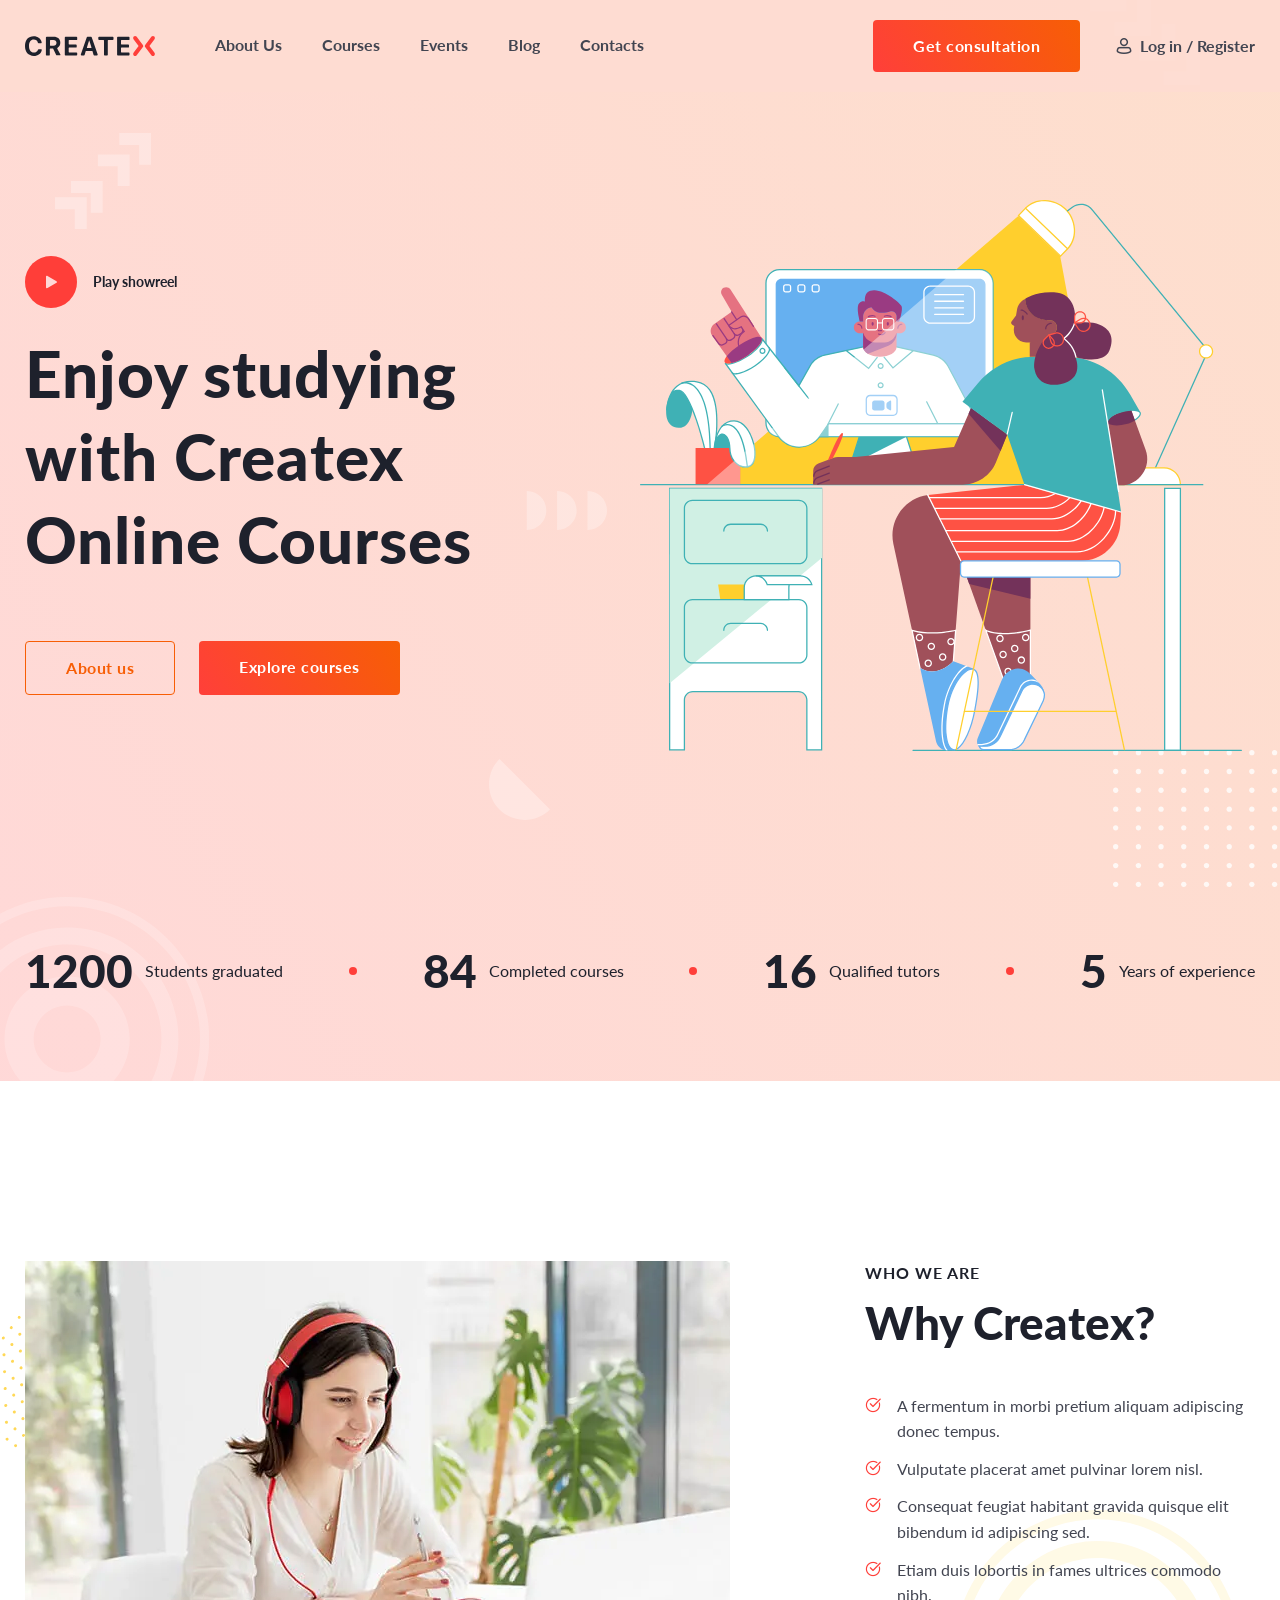
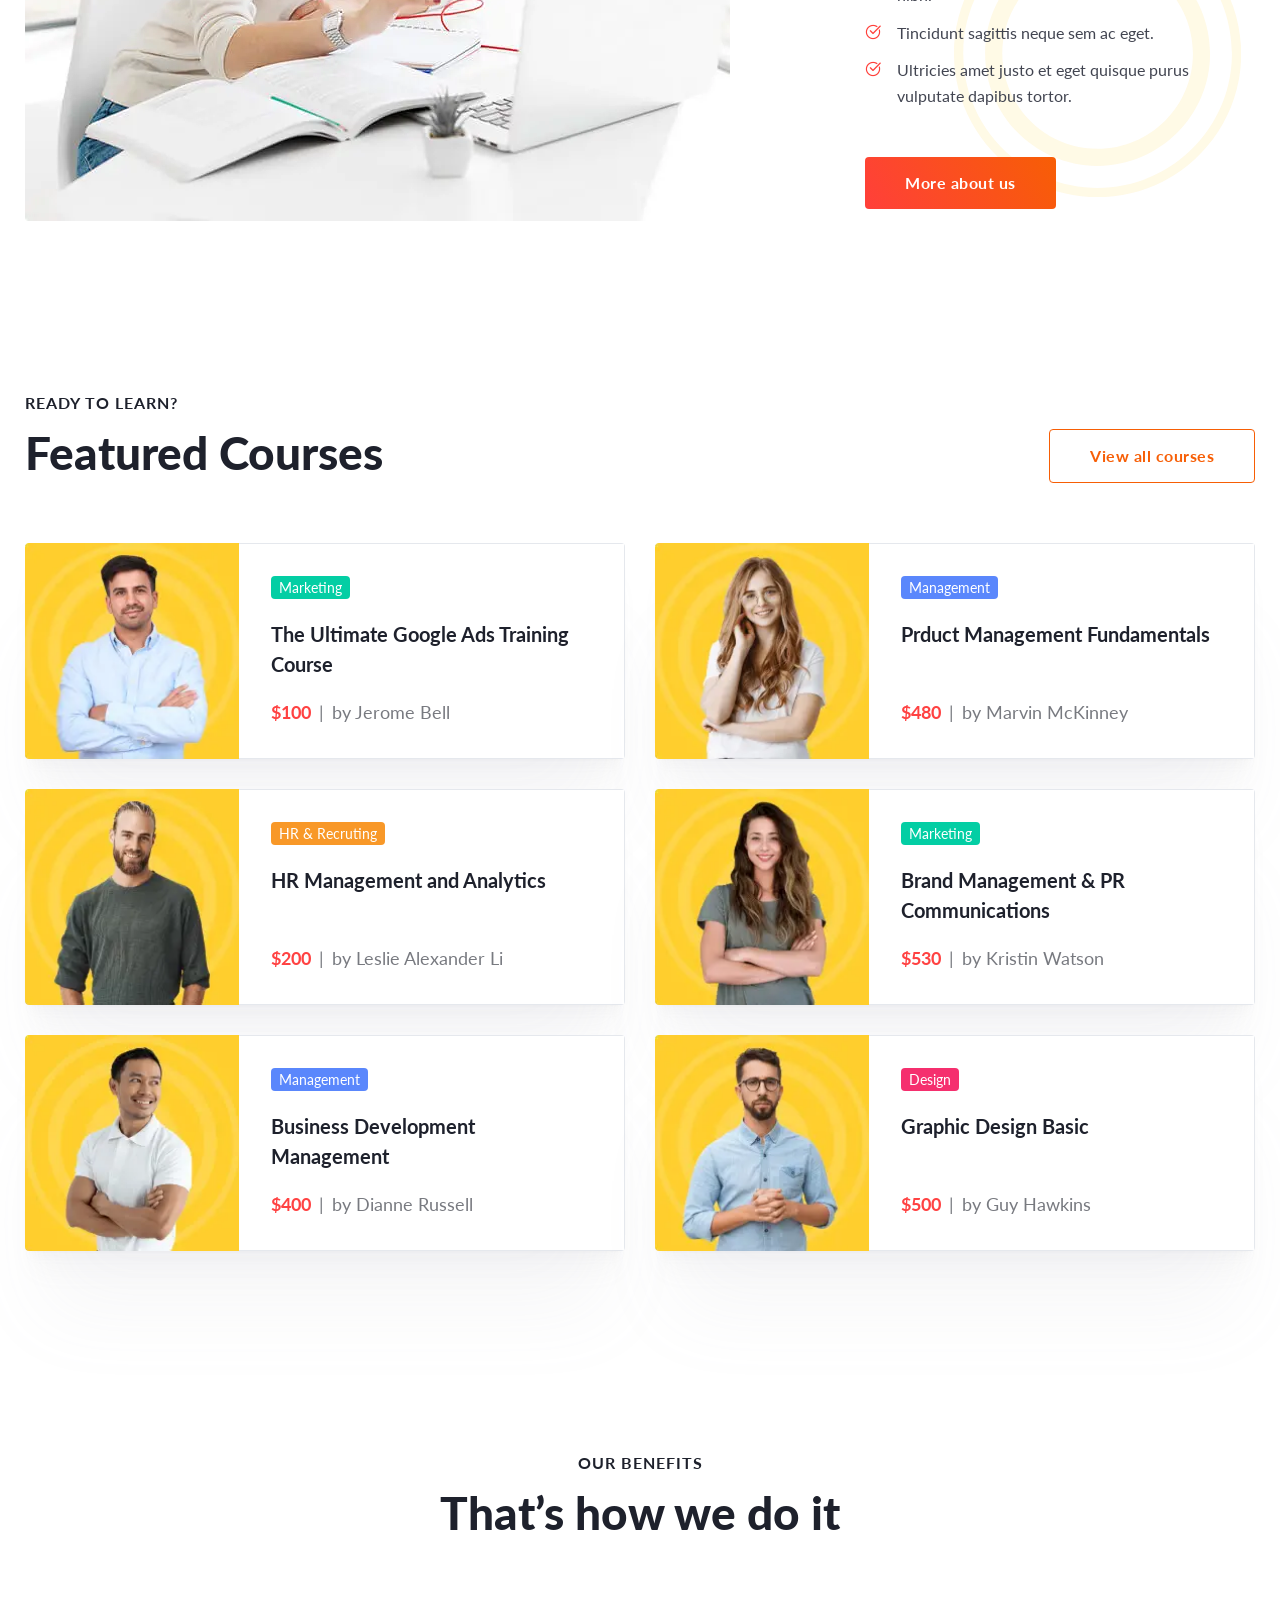
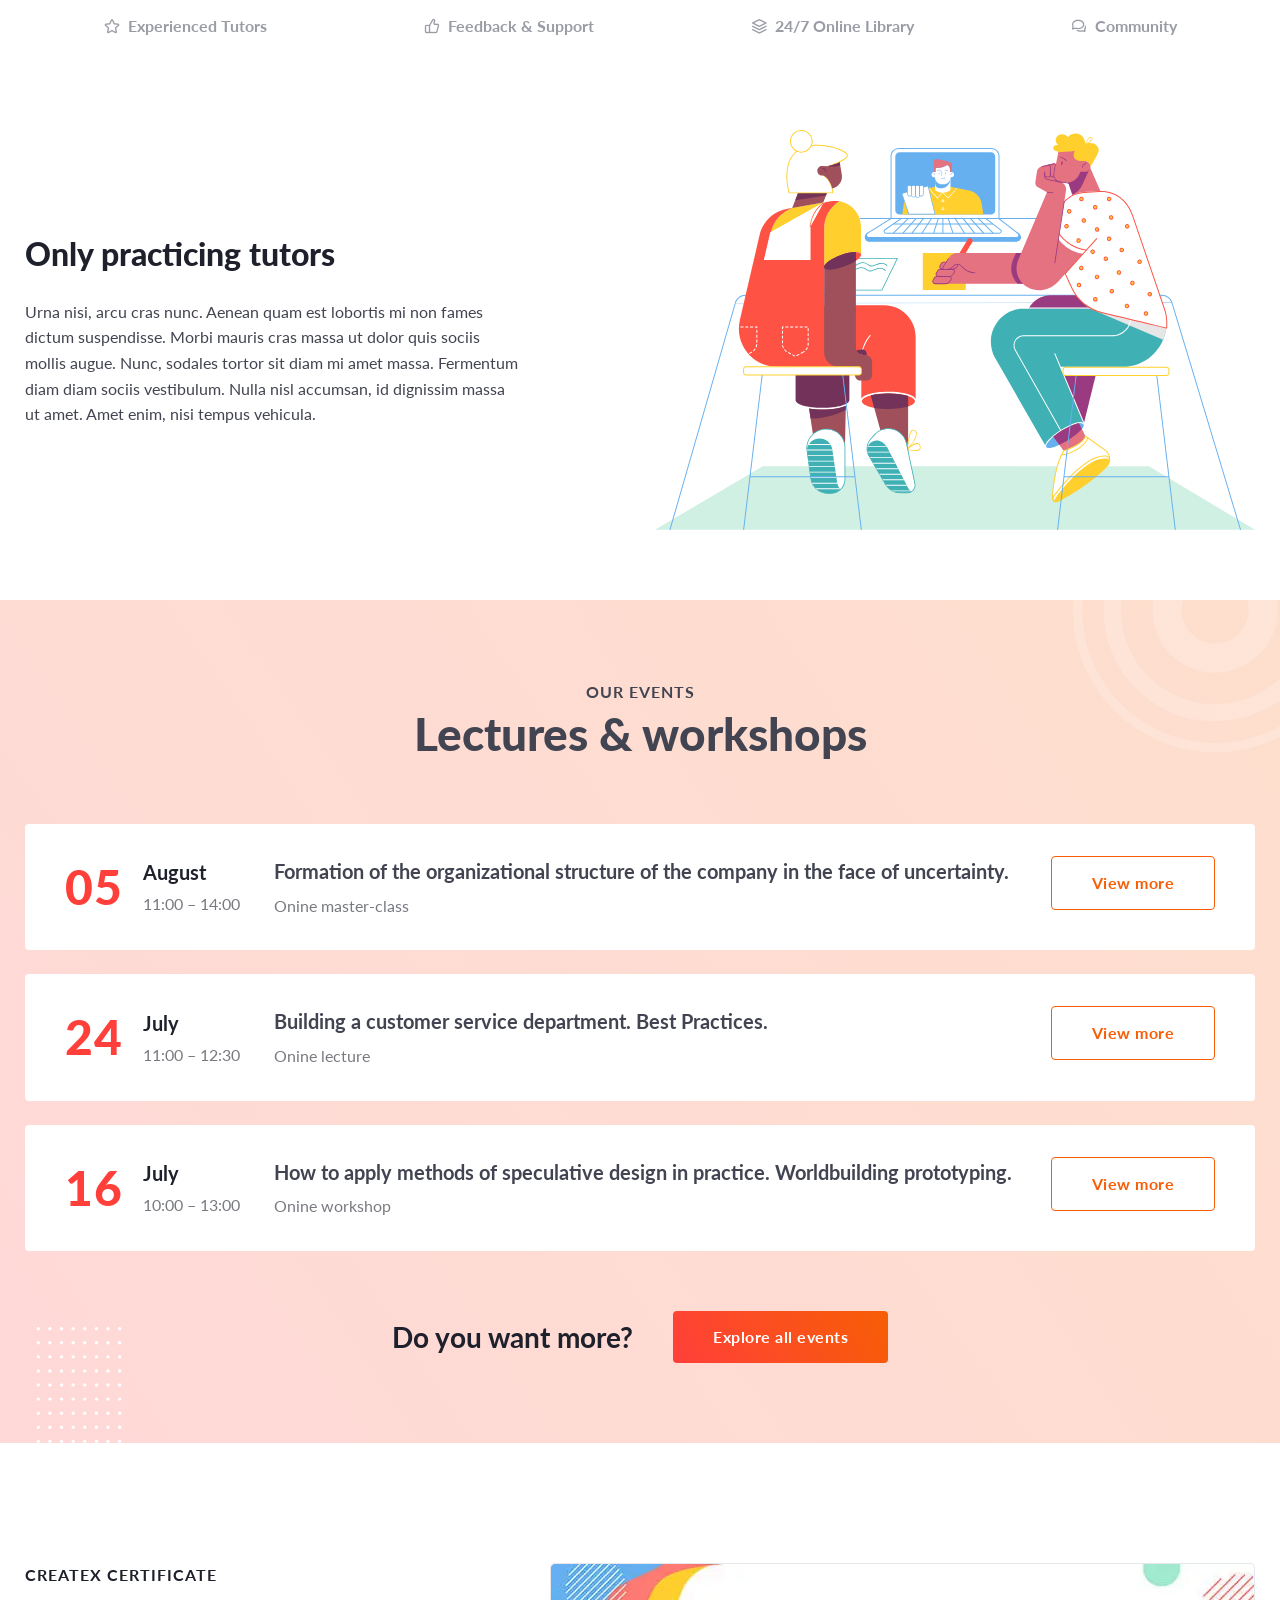
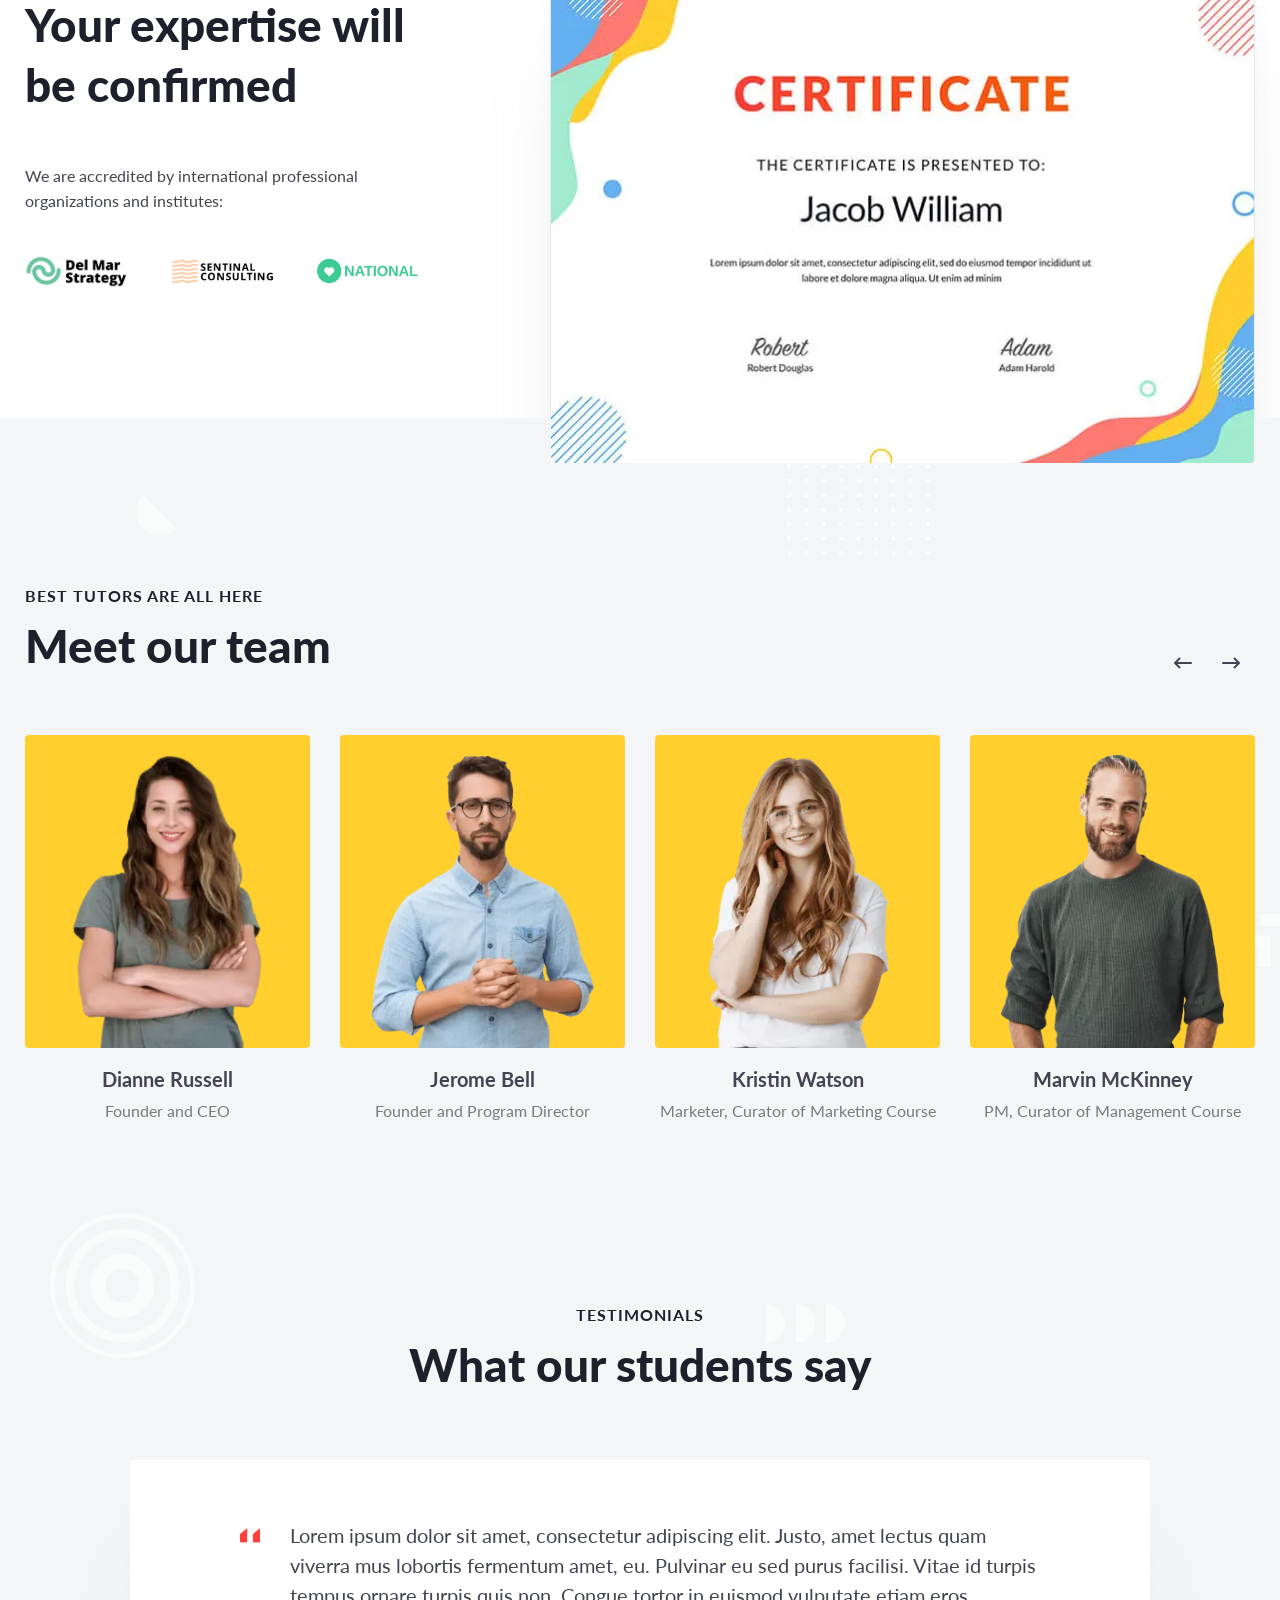
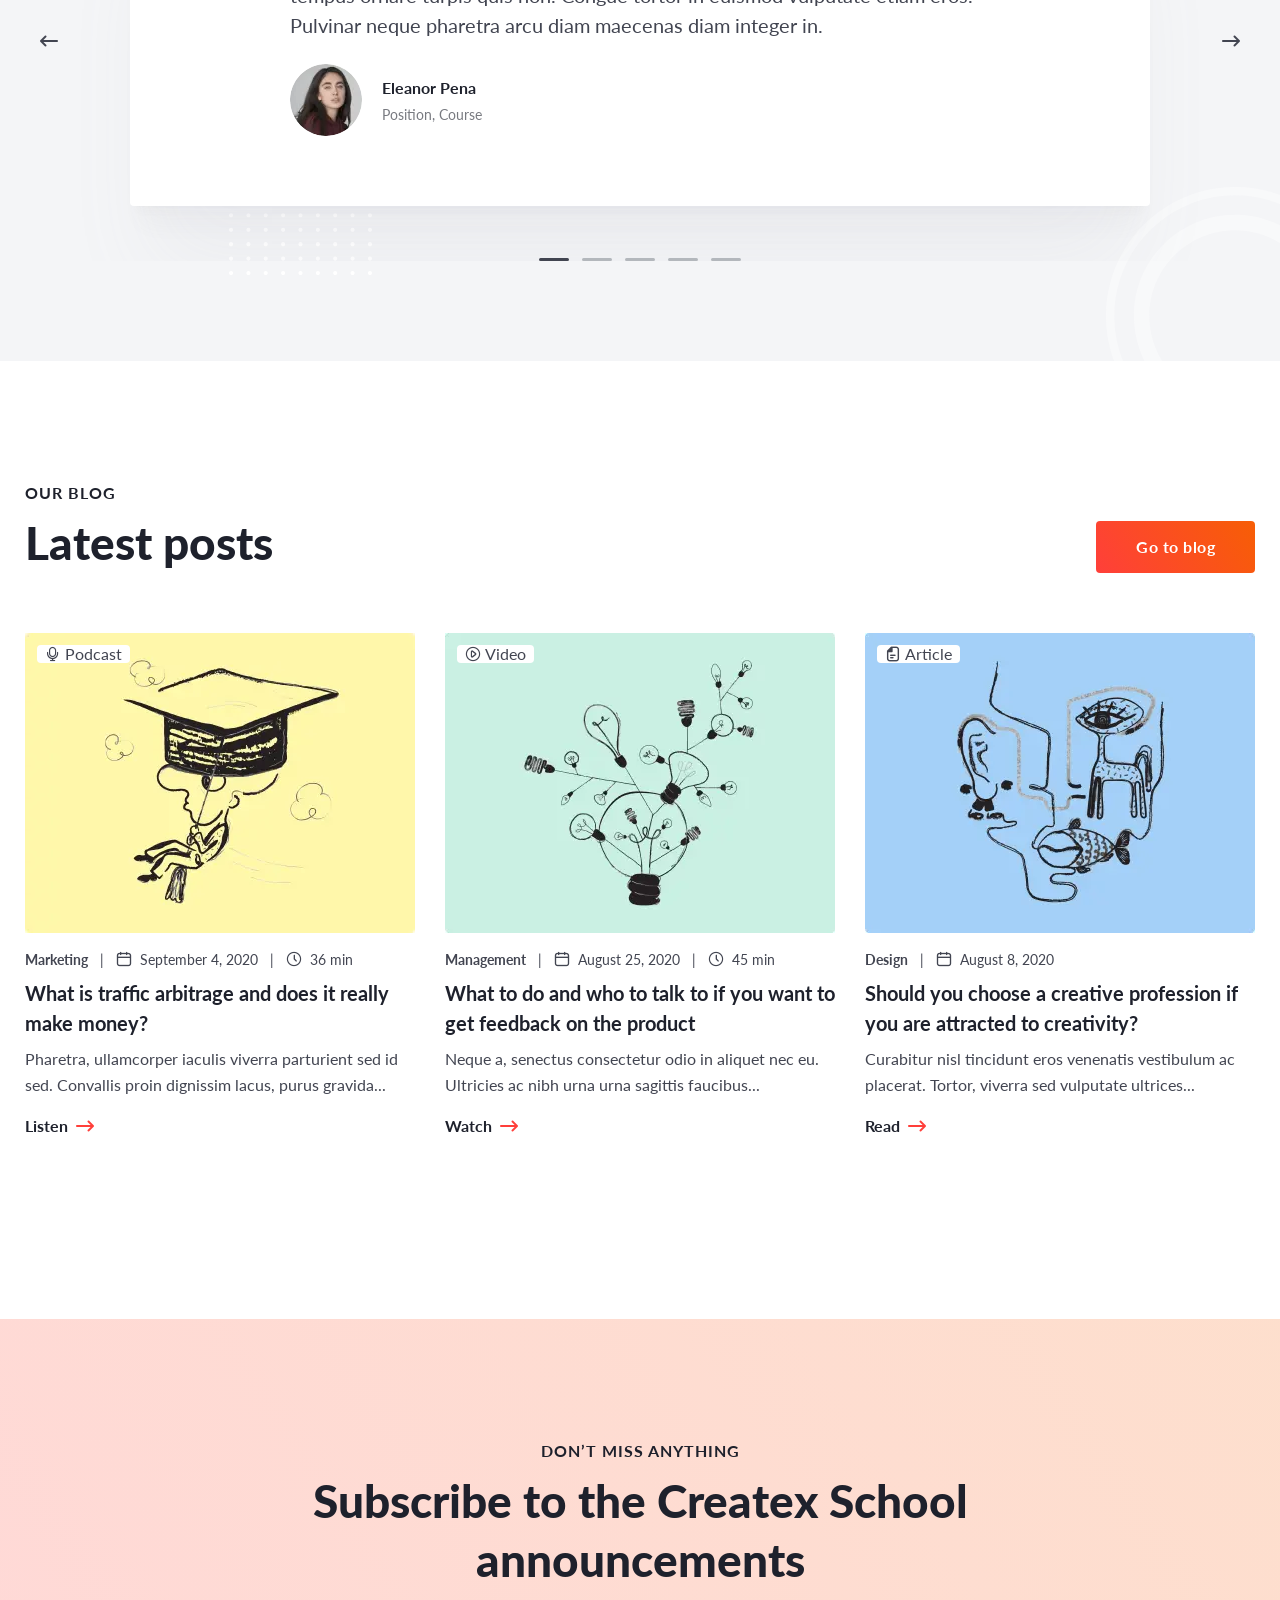
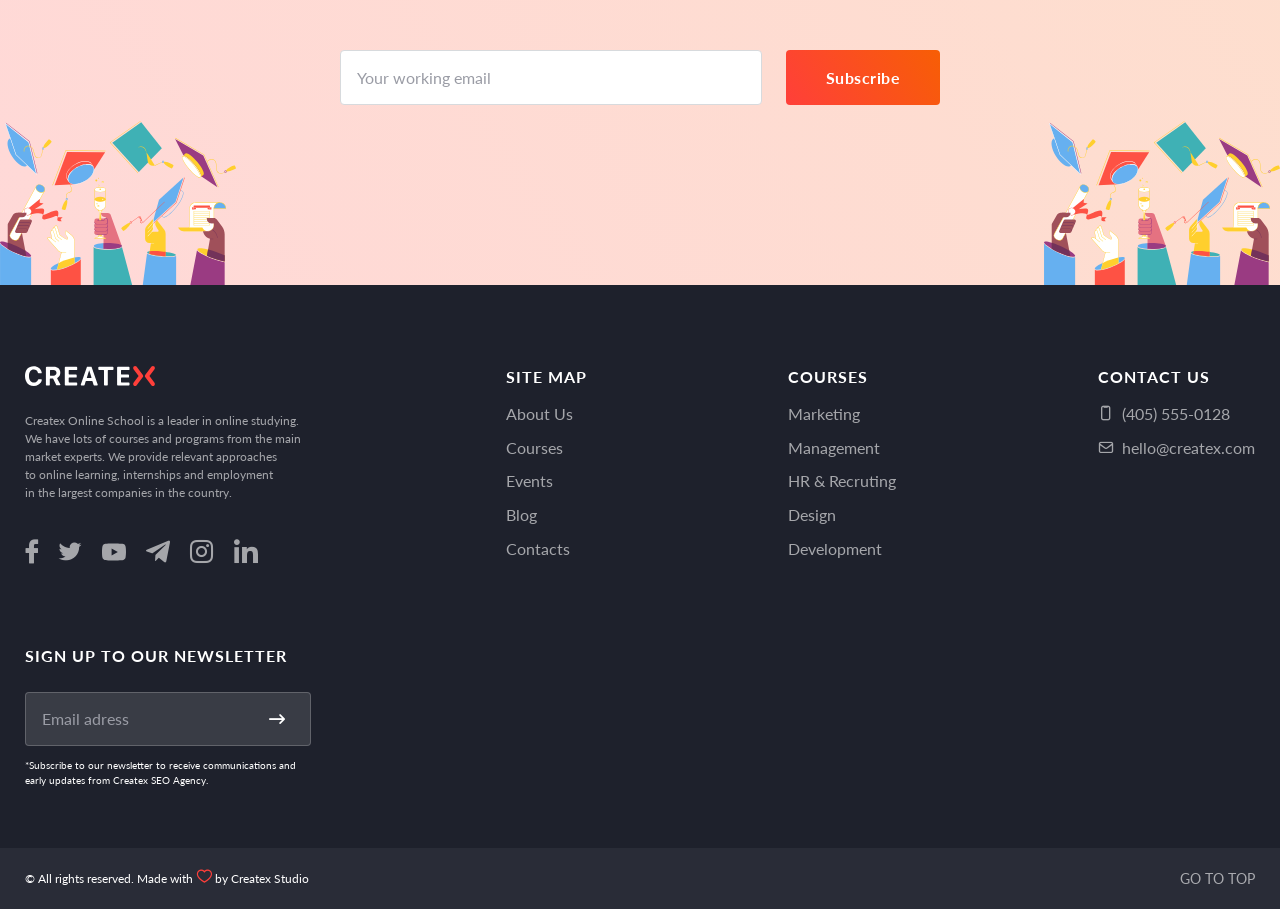
==== home.html @ 903c3f58 "Add files via upload" ====
<!DOCTYPE html>
<html lang="en">

<head>
	<title>HomePage</title>
	<meta charset="UTF-8">
	<meta name="format-detection" content="telephone=no">
	<!-- <style>body{opacity: 0;}</style> -->
	<link rel="stylesheet" href="css/style.min.css?_v=20221120131946">
	<link rel="shortcut icon" href="favicon.ico">
	<!-- <meta name="robots" content="noindex, nofollow"> -->
	<meta name="viewport" content="width=device-width, initial-scale=1.0">
</head>

<body>
	<div class="wrapper">
		<header class="header">
			<div class="header__container">
				<a href="#" class="header__logo"><img src="img/logo.svg" alt="logo"></a>
				<div class="header__menu menu">
					<button type="button" class="menu__icon icon-menu"><span></span></button>
					<nav class="menu__body">
						<ul class="menu__list">
							<li class="menu__item"><a href="#" data-goto=".who-we-are" class="menu__link">About Us</a></li>
							<li class="menu__item"><a href="#" data-goto=".courses" class="menu__link">Courses</a></li>
							<li class="menu__item"><a href="#" data-goto=".events" class="menu__link">Events</a></li>
							<li class="menu__item"><a href="#" data-goto=".blog" class="menu__link">Blog</a></li>
							<li class="menu__item"><a href="#" data-goto=".form-section" class="menu__link">Contacts</a></li>
						</ul>
						<div class="header__active">
							<a href="#" data-goto=".form-section" class="header__button button button--orange">Get consultation</a>
							<a href="#" class="header__login _icon-user">Log in / Register</a>
						</div>
					</nav>
				</div>
			</div>
		</header>
		<main class="page">
			<section class="page__main-block main-block">
				<div class="main-block__decor decor-main-block">
					<div class="decor-main-block__item"><img src="img/home/main-block/main-decor_1.svg" alt="decor"></div>
					<div class="decor-main-block__item"><img src="img/home/main-block/main-decor_2.svg" alt="decor"></div>
					<div class="decor-main-block__item"><img src="img/home/main-block/main-decor_3.svg" alt="decor"></div>
					<div class="decor-main-block__item"><img src="img/home/main-block/main-decor_4.svg" alt="decor"></div>
					<div class="decor-main-block__item"><img src="img/home/main-block/main-decor_5.svg" alt="decor"></div>
					<div class="decor-main-block__item"><img src="img/home/main-block/main-decor_6.svg" alt="decor"></div>
				</div>
				<div class="main-block__container">
					<div class="main-block__content">
						<div class="main-block__offer">
							<a href="#" class="main-block__play"><span></span>Play showreel</a>
							<h1 class="main-block__title">Enjoy studying
								with Createx Online Courses</h1>
							<div class="main-block__active">
								<a href="#" data-goto=".who-we-are" class="main-block__button button button--border">About us</a>
								<a href="#" data-goto=".courses" class="main-block__button button button--orange">Explore courses</a>
							</div>
						</div>
						<div class="main-block__image"><img src="img/home/main-block/illustration.svg" alt="illustration"></div>
					</div>
					<div class="main-block__bottom-row bottom-row-main-block">
						<div class="bottom-row-main-block__item">
							<div class="bottom-row-main-block__number">1200</div>
							<div class="bottom-row-main-block__name">Students graduated</div>
						</div>
						<span></span>
						<div class="bottom-row-main-block__item">
							<div class="bottom-row-main-block__number">84</div>
							<div class="bottom-row-main-block__name">Completed courses</div>
						</div>
						<span></span>
						<div class="bottom-row-main-block__item">
							<div class="bottom-row-main-block__number">16</div>
							<div class="bottom-row-main-block__name">Qualified tutors</div>
						</div>
						<span></span>
						<div class="bottom-row-main-block__item">
							<div class="bottom-row-main-block__number">5</div>
							<div class="bottom-row-main-block__name">Years of experience</div>
						</div>
					</div>
				</div>
			</section>
			<section class="page__who-we-are who-we-are">
				<div class="who-we-are__decor decor-who-we-are">
					<div class="decor-who-we-are__item"><img src="img/home/who-we-are/who-decor_1.svg" alt="decor"></div>
					<div class="decor-who-we-are__item"><img src="img/home/who-we-are/who-decor_2.svg" alt="decor"></div>
				</div>
				<div class="who-we-are__container">
					<div class="who-we-are__image"><picture><source srcset="img/home/who-we-are/image.webp" type="image/webp"><img src="img/home/who-we-are/image.jpg" alt="image"></picture></div>
					<div class="who-we-are__content">
						<div class="who-we-are__title-block title-block">
							<h3 class="title-block__sub-title">Who we are</h3>
							<h2 class="title-block__title">Why Createx?</h2>
						</div>
						<ul class="who-we-are__list">
							<li class="who-we-are__item _icon-checked">A fermentum in morbi pretium aliquam adipiscing donec tempus.</li>
							<li class="who-we-are__item _icon-checked">Vulputate placerat amet pulvinar lorem nisl.</li>
							<li class="who-we-are__item _icon-checked">Consequat feugiat habitant gravida quisque elit bibendum id adipiscing sed.</li>
							<li class="who-we-are__item _icon-checked">Etiam duis lobortis in fames ultrices commodo nibh.</li>
							<li class="who-we-are__item _icon-checked">Tincidunt sagittis neque sem ac eget.</li>
							<li class="who-we-are__item _icon-checked">Ultricies amet justo et eget quisque purus vulputate dapibus tortor.</li>
						</ul>
						<a href="#" class="who-we-are__button button button--orange">More about us</a>
					</div>
				</div>
			</section>
			<section class="page__courses courses">
				<div class="courses__container">
					<div class="courses__heading">
						<div class="courses__title-block title-block">
							<h3 class="title-block__sub-title">Ready to learn?</h3>
							<h2 class="title-block__title">Featured Courses</h2>
						</div>
						<a href="#" class="courses__button button button--border">View all courses</a>
					</div>
					<div class="courses__body">
						<div class="courses__card card">
							<div class="card__image"><picture><source srcset="img/home/featured/featured_01.webp" type="image/webp"><img src="img/home/featured/featured_01.jpg" alt="image"></picture></div>
							<div class="card__content">
								<div class="card__speciality">
									Marketing
								</div>
								<div class="card__title">
									The Ultimate Google Ads Training Course
								</div>
								<div class="card__other">
									<div class="card__price">
										$100
									</div>
									<div class="card__autor">
										by Jerome Bell
									</div>
								</div>
							</div>
						</div>
						<div class="courses__card card">
							<div class="card__image"><picture><source srcset="img/home/featured/featured_02.webp" type="image/webp"><img src="img/home/featured/featured_02.jpg" alt="image"></picture></div>
							<div class="card__content">
								<div class="card__speciality _management">
									Management
								</div>
								<div class="card__title">
									Prduct Management Fundamentals
								</div>
								<div class="card__other">
									<div class="card__price">
										$480
									</div>
									<div class="card__autor">
										by Marvin McKinney
									</div>
								</div>
							</div>
						</div>
						<div class="courses__card card">
							<div class="card__image"><picture><source srcset="img/home/featured/featured_03.webp" type="image/webp"><img src="img/home/featured/featured_03.jpg" alt="image"></picture></div>
							<div class="card__content">
								<div class="card__speciality _hr">
									HR & Recruting
								</div>
								<div class="card__title">
									HR Management and Analytics
								</div>
								<div class="card__other">
									<div class="card__price">
										$200
									</div>
									<div class="card__autor">
										by Leslie Alexander Li
									</div>
								</div>
							</div>
						</div>
						<div class="courses__card card">
							<div class="card__image"><picture><source srcset="img/home/featured/featured_04.webp" type="image/webp"><img src="img/home/featured/featured_04.jpg" alt="image"></picture></div>
							<div class="card__content">
								<div class="card__speciality">
									Marketing
								</div>
								<div class="card__title">
									Brand Management & PR Communications
								</div>
								<div class="card__other">
									<div class="card__price">
										$530
									</div>
									<div class="card__autor">
										by Kristin Watson
									</div>
								</div>
							</div>
						</div>
						<div class="courses__card card">
							<div class="card__image"><picture><source srcset="img/home/featured/featured_05.webp" type="image/webp"><img src="img/home/featured/featured_05.jpg" alt="image"></picture></div>
							<div class="card__content">
								<div class="card__speciality _management">
									Management
								</div>
								<div class="card__title">
									Business Development Management
								</div>
								<div class="card__other">
									<div class="card__price">
										$400
									</div>
									<div class="card__autor">
										by Dianne Russell
									</div>
								</div>
							</div>
						</div>
						<div class="courses__card card">
							<div class="card__image"><picture><source srcset="img/home/featured/featured_06.webp" type="image/webp"><img src="img/home/featured/featured_06.jpg" alt="image"></picture></div>
							<div class="card__content">
								<div class="card__speciality _design">
									Design
								</div>
								<div class="card__title">
									Graphic Design Basic
								</div>
								<div class="card__other">
									<div class="card__price">
										$500
									</div>
									<div class="card__autor">
										by Guy Hawkins
									</div>
								</div>
							</div>
						</div>
					</div>
				</div>
			</section>
			<section class="page__benefits benefits">
				<div class="benefits__container">
					<div class="benefits__title-block title-block">
						<h3 class="title-block__sub-title">Our benefits</h3>
						<h2 class="title-block__title">That’s how we do it</h2>
					</div>
					<div class="benefits__content">
						<ul class="benefits__navigation">
							<li class="benefits__item">
								<a href="#" class="benefits__link _icon-star">Experienced Tutors</a>
							</li>
							<li class="benefits__item">
								<a href="#" class="benefits__link _icon-like">Feedback & Support</a>
							</li>
							<li class="benefits__item">
								<a href="#" class="benefits__link _icon-library">24/7 Online Library</a>
							</li>
							<li class="benefits__item">
								<a href="#" class="benefits__link _icon-comment">Community</a>
							</li>
						</ul>
					</div>
					<div class="benefits__windows">
						<div class="benefits__block">
							<div class="benefits__text">
								<div class="benefits__main-text">Only practicing tutors</div>
								<p class="benefits__paragraph">Urna nisi, arcu cras nunc. Aenean quam est lobortis mi non fames dictum suspendisse. Morbi mauris cras massa ut dolor quis sociis mollis augue. Nunc, sodales tortor sit diam mi amet massa. Fermentum diam diam sociis vestibulum. Nulla nisl accumsan, id dignissim massa ut amet. Amet enim, nisi tempus vehicula.</p>
							</div>
							<div class="benefits__image"><img src="img/home/benefits/illustration.svg" alt="illustration"></div>
						</div>
					</div>
				</div>
			</section>
			<section class="page__events events">
				<div class="events__decor decor-events">
					<div class="decor-events__item"><img src="img/home/events/events-decor_01.svg" alt="decor"></div>
					<div class="decor-events__item"><img src="img/home/events/events-decor_02.svg" alt="decor"></div>
				</div>
				<div class="events__container">
					<div class="events__title-block">
						<h3 class="title-block__sub-title">Our Events</h3>
						<h2 class="title-block__title">Lectures & workshops</h2>
					</div>
					<div class="events__body">
						<div class="events__item">
							<div class="events__date date-events">
								<div class="date-events__number">05</div>
								<div class="date-events__other">
									<div class="date-events__month">August </div>
									<div class="date-events__time">11:00 – 14:00</div>
								</div>
							</div>
							<div class="events__content">
								<div class="events__title">
									Formation of the organizational structure of the company in the face of uncertainty.
								</div>
								<div class="events__theme">Onine master-class</div>
							</div>
							<a href="#" class="events__button button button--border">
								View more
							</a>
						</div>
						<div class="events__item">
							<div class="events__date date-events">
								<div class="date-events__number">24</div>
								<div class="date-events__other">
									<div class="date-events__month">July</div>
									<div class="date-events__time">11:00 – 12:30</div>
								</div>
							</div>
							<div class="events__content">
								<div class="events__title">
									Building a customer service department. Best Practices.
								</div>
								<div class="events__theme">Onine lecture</div>
							</div>
							<a href="#" class="events__button button button--border">
								View more
							</a>
						</div>
						<div class="events__item">
							<div class="events__date date-events">
								<div class="date-events__number">16</div>
								<div class="date-events__other">
									<div class="date-events__month">July</div>
									<div class="date-events__time">10:00 – 13:00</div>
								</div>
							</div>
							<div class="events__content">
								<div class="events__title">
									How to apply methods of speculative design in practice. Worldbuilding prototyping.
								</div>
								<div class="events__theme">Onine workshop</div>
							</div>
							<a href="#" class="events__button button button--border">
								View more
							</a>
						</div>
					</div>
					<div class="events__bottom bottom-events">
						<div class="bottom-events__title">Do you want more?</div>
						<a href="#" class="bottom-events__button button button--orange">Explore all events</a>
					</div>
				</div>
			</section>
			<section class="page__certificate certificate">
				<div class="certificate__container">
					<div class="certificate__content">
						<div class="certificate__title-block title-block">
							<h3 class="title-block__sub-title">Createx Certificate</h3>
							<h2 class="title-block__title">Your expertise will be confirmed</h2>
						</div>
						<div class="certificate__text">
							<p>We are accredited by international professional organizations and institutes:</p>
						</div>
						<div class="certificate__partners partners-certificate">
							<a href="#" class="partners-certificate__item"><img src="img/home/cartificate/del-mar.svg" alt="del-mar"></a>
							<a href="#" class="partners-certificate__item"><img src="img/home/cartificate/sentinal.svg" alt="del-mar"></a>
							<a href="#" class="partners-certificate__item"><img src="img/home/cartificate/national-heart.svg" alt="del-mar"></a>
						</div>
					</div>
					<div class="certificate__image"><picture><source srcset="img/home/cartificate/certificate.webp" type="image/webp"><img src="img/home/cartificate/certificate.png" alt="certificate"></picture></div>
				</div>
			</section>
			<section class="page__team team">
				<div class="team__decor decor-team">
					<div class="decor-team__item"><img src="img/home/team/team-decor_1.svg" alt="decor"></div>
					<div class="decor-team__item"><img src="img/home/team/team-decor_2.svg" alt="decor"></div>
					<div class="decor-team__item"><img src="img/home/team/team-decor_3.svg" alt="decor"></div>
				</div>
				<div class="team__container">
					<div class="team__title-block title-block">
						<h3 class="title-block__sub-title">Best tutors are all here</h3>
						<h2 class="title-block__title">Meet our team</h2>
					</div>
					<div class="team__wrapper">
						<!-- Оболочка слайдера -->
						<div class="team__slider slider-team swiper">
							<!-- Двигающееся часть слайдера -->
							<div class="slider-team__wrapper swiper-wrapper">
								<!-- Слайд -->
								<div class="slider-team__slide swiper-slide">
									<div class="slider-team__photo">
										<div class="photo-wrapper">
											<picture><source srcset="img/home/team/image-3.webp" type="image/webp"><img src="img/home/team/image-3.png" alt="photo"></picture>
										</div>
										<div class="slider-team__mask-photo">
											<div class="slider-team__societs societs-slider-team">
												<a href="#" class="societs-slider-team__item _icon-facebook"></a>
												<a href="#" class="societs-slider-team__item _icon-instagram"></a>
												<a href="#" class="societs-slider-team__item _icon-linkedin"></a>
											</div>
										</div>
									</div>
									<div class="slider-team__text">
										<div class="slider-team__name">Dianne Russell</div>
										<div class="slider-team__position">Founder and CEO</div>
									</div>
								</div>
								<div class="team__slide swiper-slide">
									<div class="slider-team__photo">
										<div class="photo-wrapper">
											<picture><source srcset="img/home/team/image-2.webp" type="image/webp"><img src="img/home/team/image-2.png" alt="photo"></picture>
										</div>
										<div class="slider-team__mask-photo">
											<div class="slider-team__societs societs-slider-team">
												<a href="#" class="societs-slider-team__item _icon-facebook"></a>
												<a href="#" class="societs-slider-team__item _icon-instagram"></a>
												<a href="#" class="societs-slider-team__item _icon-linkedin"></a>
											</div>
										</div>
									</div>
									<div class="slider-team__text">
										<div class="slider-team__name">Jerome Bell</div>
										<div class="slider-team__position">Founder and Program Director</div>
									</div>
								</div>
								<div class="team__slide swiper-slide">
									<div class="slider-team__photo">
										<div class="photo-wrapper">
											<picture><source srcset="img/home/team/image-1.webp" type="image/webp"><img src="img/home/team/image-1.png" alt="photo"></picture>
										</div>
										<div class="slider-team__mask-photo">
											<div class="slider-team__societs societs-slider-team">
												<a href="#" class="societs-slider-team__item _icon-facebook"></a>
												<a href="#" class="societs-slider-team__item _icon-instagram"></a>
												<a href="#" class="societs-slider-team__item _icon-linkedin"></a>
											</div>
										</div>
									</div>
									<div class="slider-team__text">
										<div class="slider-team__name">Kristin Watson</div>
										<div class="slider-team__position">Marketer, Curator of Marketing Course</div>
									</div>
								</div>
								<div class="team__slide swiper-slide">
									<div class="slider-team__photo">
										<div class="photo-wrapper">
											<picture><source srcset="img/home/team/image.webp" type="image/webp"><img src="img/home/team/image.png" alt="photo"></picture>
										</div>
										<div class="slider-team__mask-photo">
											<div class="slider-team__societs societs-slider-team">
												<a href="#" class="societs-slider-team__item _icon-facebook"></a>
												<a href="#" class="societs-slider-team__item _icon-instagram"></a>
												<a href="#" class="societs-slider-team__item _icon-linkedin"></a>
											</div>
										</div>
									</div>
									<div class="slider-team__text">
										<div class="slider-team__name">Marvin McKinney</div>
										<div class="slider-team__position">PM, Curator of Management Course</div>
									</div>
								</div>

							</div>
							<!-- Если нужна навигация (влево/вправо) -->

						</div>
						<div class="swipper-buttons">
							<button type="button" class="swiper-button-prev _icon-aroow-prev"></button>
							<button type="button" class="swiper-button-next _icon-arrow-next"></button>
						</div>
					</div>
				</div>
			</section>
			<section class="page__testimonials testimonials">
				<div class="testimonials__decor decor-testimonials">
					<div class="decor-testimonials__item"><img src="img/home/testimonials/circles.svg" alt="decor"></div>
					<div class="decor-testimonials__item"><img src="img/home/testimonials/shapes.svg" alt="decor"></div>
					<div class="decor-testimonials__item"><img src="img/home/testimonials/dots.svg" alt="decor"></div>
					<div class="decor-testimonials__item"><img src="img/home/testimonials/circles-1.svg" alt="decor"></div>
				</div>
				<div class="testimonials__container">
					<div class="testimonials__title-block title-block">
						<h3 class="title-block__sub-title">TESTIMONIALS</h3>
						<h2 class="title-block__title">What our students say</h2>
					</div>
					<!-- Оболочка слайдера -->
					<div class="testimonials__slider swiper">
						<!-- Двигающееся часть слайдера -->
						<div class="testimonials__wrapper swiper-wrapper">
							<!-- Слайд -->
							<div class="testimonials__slide swiper-slide">
								<div class="testimonials__wrapper-slide slide-testimonials">
									<div class="slide-testimonials__text _icon-braces">
										<p>Lorem ipsum dolor sit amet, consectetur adipiscing elit. Justo, amet lectus quam viverra mus lobortis fermentum amet, eu. Pulvinar eu sed purus facilisi. Vitae id turpis tempus ornare turpis quis non. Congue tortor in euismod vulputate etiam eros. Pulvinar neque pharetra arcu diam maecenas diam integer in.</p>
									</div>
									<div class="slide-testimonials__user user-testimonials">
										<div class="user-testimonials__photo"><picture><source srcset="img/home/testimonials/testimonials_01.webp" type="image/webp"><img src="img/home/testimonials/testimonials_01.png" alt="user-photo"></picture></div>
										<div class="user-testimonials__about">
											<div class="user-testimonials__name">Eleanor Pena</div>
											<div class="user-testimonials__place">Position, Course</div>
										</div>
									</div>
								</div>
							</div>
							<div class="testimonials__slide swiper-slide">
								<div class="testimonials__wrapper-slide slide-testimonials">
									<div class="slide-testimonials__text _icon-braces">
										<p>Lorem ipsum dolor sit amet, consectetur adipiscing elit. Justo, amet lectus quam viverra mus lobortis fermentum amet, eu. Pulvinar eu sed purus facilisi. Vitae id turpis tempus ornare turpis quis non. Congue tortor in euismod vulputate etiam eros. Pulvinar neque pharetra arcu diam maecenas diam integer in.</p>
									</div>
									<div class="slide-testimonials__user user-testimonials">
										<div class="user-testimonials__photo"><picture><source srcset="img/home/testimonials/testimonials_01.webp" type="image/webp"><img src="img/home/testimonials/testimonials_01.png" alt="user-photo"></picture></div>
										<div class="user-testimonials__about">
											<div class="user-testimonials__name">Eleanor Pena</div>
											<div class="user-testimonials__place">Position, Course</div>
										</div>
									</div>
								</div>
							</div>
							<div class="testimonials__slide swiper-slide">
								<div class="testimonials__wrapper-slide slide-testimonials">
									<div class="slide-testimonials__text _icon-braces">
										<p>Lorem ipsum dolor sit amet, consectetur adipiscing elit. Justo, amet lectus quam viverra mus lobortis fermentum amet, eu. Pulvinar eu sed purus facilisi. Vitae id turpis tempus ornare turpis quis non. Congue tortor in euismod vulputate etiam eros. Pulvinar neque pharetra arcu diam maecenas diam integer in.</p>
									</div>
									<div class="slide-testimonials__user user-testimonials">
										<div class="user-testimonials__photo"><picture><source srcset="img/home/testimonials/testimonials_01.webp" type="image/webp"><img src="img/home/testimonials/testimonials_01.png" alt="user-photo"></picture></div>
										<div class="user-testimonials__about">
											<div class="user-testimonials__name">Eleanor Pena</div>
											<div class="user-testimonials__place">Position, Course</div>
										</div>
									</div>
								</div>
							</div>
							<div class="testimonials__slide swiper-slide">
								<div class="testimonials__wrapper-slide slide-testimonials">
									<div class="slide-testimonials__text _icon-braces">
										<p>Lorem ipsum dolor sit amet, consectetur adipiscing elit. Justo, amet lectus quam viverra mus lobortis fermentum amet, eu. Pulvinar eu sed purus facilisi. Vitae id turpis tempus ornare turpis quis non. Congue tortor in euismod vulputate etiam eros. Pulvinar neque pharetra arcu diam maecenas diam integer in.</p>
									</div>
									<div class="slide-testimonials__user user-testimonials">
										<div class="user-testimonials__photo"><picture><source srcset="img/home/testimonials/testimonials_01.webp" type="image/webp"><img src="img/home/testimonials/testimonials_01.png" alt="user-photo"></picture></div>
										<div class="user-testimonials__about">
											<div class="user-testimonials__name">Eleanor Pena</div>
											<div class="user-testimonials__place">Position, Course</div>
										</div>
									</div>
								</div>
							</div>
							<div class="testimonials__slide swiper-slide">
								<div class="testimonials__wrapper-slide slide-testimonials">
									<div class="slide-testimonials__text _icon-braces">
										<p>Lorem ipsum dolor sit amet, consectetur adipiscing elit. Justo, amet lectus quam viverra mus lobortis fermentum amet, eu. Pulvinar eu sed purus facilisi. Vitae id turpis tempus ornare turpis quis non. Congue tortor in euismod vulputate etiam eros. Pulvinar neque pharetra arcu diam maecenas diam integer in.</p>
									</div>
									<div class="slide-testimonials__user user-testimonials">
										<div class="user-testimonials__photo"><picture><source srcset="img/home/testimonials/testimonials_01.webp" type="image/webp"><img src="img/home/testimonials/testimonials_01.png" alt="user-photo"></picture></div>
										<div class="user-testimonials__about">
											<div class="user-testimonials__name">Eleanor Pena</div>
											<div class="user-testimonials__place">Position, Course</div>
										</div>
									</div>
								</div>
							</div>
						</div>
						<!-- Если нужна пагинация -->
						<div class="swiper-pagination"></div>
						<!-- Если нужна навигация (влево/вправо) -->
						<button type="button" class="swiper-button-prev _icon-aroow-prev"></button>
						<button type="button" class="swiper-button-next _icon-arrow-next"></button>
					</div>
				</div>
			</section>
			<section class="page__blog blog">
				<div class="blog__container">
					<div class="blog__heading">
						<div class="blog__title-block title-block">
							<h2 class="title-block__sub-title">Our blog</h2>
							<h3 class="title-block__title">Latest posts</h3>
						</div>
						<a href="#" class="blog__button button button--orange">Go to blog</a>
					</div>
					<div class="blog__body">
						<div class="blog__column">
							<div class="blog__item item-blog">
								<div class="item-blog__image">
									<picture><source srcset="img/home/blog/image.webp" type="image/webp"><img src="img/home/blog/image.jpg" alt="image"></picture>
									<a href="#" class="item-blog__link-image _icon-microphone">Podcast</a>
								</div>
								<div class="item-blog__content">
									<div class="item-blog__info">
										<div class="item-blog__theme">Marketing</div>|
										<div class="item-blog__date _icon-celendar">September 4, 2020</div>|
										<div class="item-blog__time _icon-time">36 min</div>
									</div>
									<div class="item-blog__text">
										<div class="item-blog__title-text">What is traffic arbitrage and does it really make money?</div>
										<p>Pharetra, ullamcorper iaculis viverra parturient sed id sed. Convallis proin dignissim lacus, purus gravida...</p>
									</div>
								</div>
								<a href="#" class="item-blog__link">Listen<span class="_icon-arrow-next"></span></a>
							</div>
						</div>
						<div class="blog__column">
							<div class="blog__item item-blog">
								<div class="item-blog__image">
									<picture><source srcset="img/home/blog/image-1.webp" type="image/webp"><img src="img/home/blog/image-1.jpg" alt="image"></picture>
									<a href="#" class="item-blog__link-image _icon-play">Video</a>
								</div>
								<div class="item-blog__content">
									<div class="item-blog__info">
										<div class="item-blog__theme">Management</div>|
										<div class="item-blog__date _icon-celendar">August 25, 2020</div>|
										<div class="item-blog__time _icon-time">45 min</div>
									</div>
									<div class="item-blog__text">
										<div class="item-blog__title-text">What to do and who to talk to if you want to get feedback on the product</div>
										<p>Neque a, senectus consectetur odio in aliquet nec eu. Ultricies ac nibh urna urna sagittis faucibus...</p>
									</div>
								</div>
								<a href="#" class="item-blog__link">Watch<span class="_icon-arrow-next"></span></a>
							</div>
						</div>
						<div class="blog__column">
							<div class="blog__item item-blog">
								<div class="item-blog__image">
									<picture><source srcset="img/home/blog/image-2.webp" type="image/webp"><img src="img/home/blog/image-2.jpg" alt="image"></picture>
									<a href="#" class="item-blog__link-image _icon-file">Article</a>
								</div>
								<div class="item-blog__content">
									<div class="item-blog__info">
										<div class="item-blog__theme">Design</div>|
										<div class="item-blog__date _icon-celendar">August 8, 2020</div>
									</div>
									<div class="item-blog__text">
										<div class="item-blog__title-text">Should you choose a creative profession if you are attracted to creativity?</div>
										<p>Curabitur nisl tincidunt eros venenatis vestibulum ac placerat. Tortor, viverra sed vulputate ultrices...</p>
									</div>
								</div>
								<a href="#" class="item-blog__link">Read<span class="_icon-arrow-next"></span></a>
							</div>
						</div>
					</div>
				</div>
			</section>
			<section class="page__form-section form-section">
				<div class="form-section__decor decor-form-section">
					<div class="decor-form-section__item"><img src="img/home/form/illustration.svg" alt="illustration"></div>
					<div class="decor-form-section__item"><img src="img/home/form/illustration.svg" alt="illustration"></div>
				</div>
				<div class="form-section__container">
					<div class="form-section__title-block title-block">
						<h2 class="title-block__sub-title">Don’t miss anything</h2>
						<h3 class="title-block__title">Subscribe to the Createx School announcements</h3>
					</div>
					<form action="files/sendmail/sendmail.php" method="POST" class="form-section__form form">
						<input type="text" name="form[email]" data-error="Error" placeholder="Your working email" class="input">
						<button type="submit" class="button button--orange">Subscribe</button>
					</form>
				</div>
			</section>
		</main>
		<footer class="footer">
			<div class="footer__container">
				<div class="footer__content">
					<div class="footer__column">
						<div class="footer__item footer-main-item">
							<a href="#" class="footer-main-item__logo"><img src="img/footer/footer-logo.svg" alt="logo"></a>
							<div class="footer-main-item__text">
								Createx Online School is a leader in online studying. We have lots of courses and programs from the main market experts. We provide relevant approaches to online learning, internships and employment in the largest companies in the country.
							</div>
							<div class="footer-main-item__societs footer-societs">
								<a href="https://uk-ua.facebook.com/" target="_blank" class="footer-societs__item _icon-facebook"></a>
								<a href="https://twitter.com/?lang=ru" target="_blank" class="footer-societs__item _icon-twitter"></a>
								<a href="https://www.youtube.com/" target="_blank" class="footer-societs__item _icon-youtube"></a>
								<a href="https://web.telegram.org/" target="_blank" class="footer-societs__item _icon-telegram"></a>
								<a href="https://www.instagram.com/" target="_blank" class="footer-societs__item _icon-instagram"></a>
								<a href="https://ru.linkedin.com/" target="_blank" class="footer-societs__item _icon-linkedin"></a>
							</div>
						</div>
					</div>
					<div class="footer__column">
						<div class="footer__item site-map-footer">
							<div class="footer__title-column">SITE MAP</div>
							<ul class="footer__list list-footer">
								<li class="list-footer__item"><a href="#" data-goto=".who-we-are" class="list-footer__link">About Us</a></li>
								<li class="list-footer__item"><a href="#" data-goto=".courses" class="list-footer__link">Courses</a></li>
								<li class="list-footer__item"><a href="#" data-goto=".events" class="list-footer__link">Events</a></li>
								<li class="list-footer__item"><a href="#" data-goto=".blog" class="list-footer__link">Blog</a></li>
								<li class="list-footer__item"><a href="#" data-goto=".form-section" class="list-footer__link">Contacts</a></li>
							</ul>
						</div>
					</div>
					<div class="footer__column">
						<div class="footer__item courses-footer">
							<div class="footer__title-column">COURSES</div>
							<ul class="footer__list list-footer">
								<li class="list-footer__item"><a href="#" class="list-footer__link">Marketing</a></li>
								<li class="list-footer__item"><a href="#" class="list-footer__link">Management</a></li>
								<li class="list-footer__item"><a href="#" class="list-footer__link">HR & Recruting</a></li>
								<li class="list-footer__item"><a href="#" class="list-footer__link">Design</a></li>
								<li class="list-footer__item"><a href="#" class="list-footer__link">Development</a></li>
							</ul>
						</div>
					</div>
					<div class="footer__column">
						<div class="footer__item contact-footer">
							<div class="footer__title-column">CONTACT US</div>
							<ul class="footer__list list-footer">
								<li class="list-footer__item"><a href="tel:(405) 555-0128" class="list-footer__link _icon-phone">(405) 555-0128</a></li>
								<li class="list-footer__item"><a href="mailto:hello@createx.com" class="list-footer__link _icon-mail">hello@createx.com</a></li>
							</ul>
						</div>
					</div>
					<div class="footer__column">
						<div class="footer__item form-footer">
							<div class="footer__title-column">SIGN UP TO OUR NEWSLETTER</div>
							<form action="files/sendmail/sendmail.php" method="POST">
								<input type="text" name="form[email]" data-error="Error" placeholder="Email adress" class="input">
								<button type="submit" class="_icon-arrow-next"></button>
							</form>
							<p class="form-footer__text">*Subscribe to our newsletter to receive communications and early updates from Createx SEO Agency.</p>
						</div>
					</div>
				</div>
			</div>
			<div class="footer__bottom-row bottom-row-footer">
				<div class="bottom-row-footer__container">
					<div class="bottom-row-footer__text">© All rights reserved.
						Made with <span class="_icon-heart"></span>
						by Createx Studio </div>
					<a href="#" data-goto=".main-block" class="bottom-row-footer__up-link">GO TO TOP</a>
				</div>
			</div>
		</footer>
	</div>
	<!-- <div id="popup" aria-hidden="true" class="popup">
	<div class="popup__wrapper">
		<div class="popup__content">
			<button data-close type="button" class="popup__close">Закрыть</button>
			<div class="popup__text">
				Text
			</div>
		</div>
	</div>
</div> -->
	<script src="js/app.min.js?_v=20221120131946"></script>
</body>

</html>
---- css/style.min.css ----
@charset "UTF-8";@import url(https://fonts.googleapis.com/css?family=Lato:regular,700,900&display=swap);[class*=_icon-]:before{font-family:icons;font-style:normal;font-weight:400;font-variant:normal;text-transform:none;line-height:1;-webkit-font-smoothing:antialiased;-moz-osx-font-smoothing:grayscale}[class*=_icon-]:before{display:block}@font-face{font-family:icons;font-display:swap;src:url(../fonts/icons.woff2) format("woff2"),url(../fonts/icons.woff) format("woff");font-weight:400;font-style:normal}[class*=" _icon-"]::before,[class^=_icon-]::before{font-family:icons!important;speak:never;font-style:normal;font-weight:400;font-variant:normal;text-transform:none;line-height:1;-webkit-font-smoothing:antialiased;-moz-osx-font-smoothing:grayscale}._icon-library:before{content:"\e900"}._icon-time:before{content:"\e901"}._icon-celendar:before{content:"\e902"}._icon-file:before{content:"\e903"}._icon-play:before{content:"\e904"}._icon-microphone:before{content:"\e905"}._icon-aroow-prev:before{content:"\e906"}._icon-arrow-next:before{content:"\e907"}._icon-braces:before{content:"\e908"}._icon-phone:before{content:"\e909"}._icon-like:before{content:"\e90a"}._icon-star:before{content:"\e90b"}._icon-mail:before{content:"\e90d"}._icon-checked:before{content:"\e90e"}._icon-heart:before{content:"\e90f"}._icon-user:before{content:"\e910"}._icon-facebook:before{content:"\e911"}._icon-comment:before{content:"\e912"}._icon-twitter:before{content:"\e913"}._icon-telegram:before{content:"\e914"}._icon-instagram:before{content:"\e915"}._icon-linkedin:before{content:"\e916"}*{padding:0;margin:0;border:0}*,:after,:before{-webkit-box-sizing:border-box;box-sizing:border-box}body,html{height:100%;min-width:320px}body{color:#424551;line-height:1;font-family:Lato;font-size:1rem;-ms-text-size-adjust:100%;-moz-text-size-adjust:100%;-webkit-text-size-adjust:100%;-webkit-font-smoothing:antialiased;-moz-osx-font-smoothing:grayscale}button,input,textarea{font-family:Lato;font-size:inherit}button{cursor:pointer;color:inherit;background-color:inherit}a{color:inherit;text-decoration:none}ul li{list-style:none}img{vertical-align:top}h1,h2,h3,h4,h5,h6{font-weight:inherit;font-size:inherit}body{background:#fff}.lock body{overflow:hidden;-ms-touch-action:none;touch-action:none;-ms-scroll-chaining:none;overscroll-behavior:none}.wrapper{min-height:100%;display:-webkit-box;display:-ms-flexbox;display:flex;-webkit-box-orient:vertical;-webkit-box-direction:normal;-ms-flex-direction:column;flex-direction:column;overflow:hidden}@supports (overflow:clip){.wrapper{overflow:clip}}.wrapper>main{-webkit-box-flex:1;-ms-flex:1 1 auto;flex:1 1 auto}.wrapper>*{min-width:0}[class*=__container]{max-width:78.75rem;margin:0 auto;padding:0 .9375rem}[class*=-ibg]{position:relative}[class*=-ibg] img{position:absolute;width:100%;height:100%;top:0;left:0;-o-object-fit:cover;object-fit:cover}[class*=-ibg_contain] img{-o-object-fit:contain;object-fit:contain}.button{padding:18px 40px;display:inline-block;border-radius:4px;font-weight:700;letter-spacing:.5px;-webkit-box-flex:0;-ms-flex:0 0 auto;flex:0 0 auto}.button--orange{color:#fff;background:-o-linear-gradient(34.05deg,#ff3f3a 0,#f75e05 100%);background:linear-gradient(55.95deg,#ff3f3a 0,#f75e05 100%);-webkit-transition:all .3s ease 0s;-o-transition:all .3s ease 0s;transition:all .3s ease 0s}.button--orange:hover{-webkit-box-shadow:#f75e05 0 0 10px;box-shadow:#f75e05 0 0 10px}.button--border{border:1px solid #f75e05;color:#f75e05;-webkit-transition:all .3s ease 0s;-o-transition:all .3s ease 0s;transition:all .3s ease 0s}.button--border:hover{background-color:#ff3f3a;color:#fff}.title-block{display:-webkit-box;display:-ms-flexbox;display:flex;-webkit-box-orient:vertical;-webkit-box-direction:normal;-ms-flex-direction:column;flex-direction:column;row-gap:8px;color:#1e212c}.title-block__sub-title{font-weight:700;line-height:1.5;letter-spacing:1px;text-transform:uppercase}.title-block__title{font-weight:900;font-size:46px;line-height:1.3}.header{position:fixed;z-index:100;top:0;left:0;width:100%;padding:20px 0;background-color:rgba(254,220,210,.9)}.header__container{display:-webkit-box;display:-ms-flexbox;display:flex;gap:60px;-webkit-box-align:center;-ms-flex-align:center;align-items:center}.header__logo{-webkit-box-flex:0;-ms-flex:0 0 130px;flex:0 0 130px}.header__logo img{width:100%}.header__menu{-webkit-box-flex:1;-ms-flex:1 1 auto;flex:1 1 auto}.header__active{display:-webkit-box;display:-ms-flexbox;display:flex;-webkit-column-gap:36px;-moz-column-gap:36px;column-gap:36px;row-gap:20px;-webkit-box-align:center;-ms-flex-align:center;align-items:center;-ms-flex-wrap:wrap;flex-wrap:wrap;-webkit-box-pack:center;-ms-flex-pack:center;justify-content:center;text-align:center;-webkit-box-flex:0;-ms-flex:0 0 auto;flex:0 0 auto}.header__active>*{-webkit-box-flex:0;-ms-flex:0 0 auto;flex:0 0 auto}.header__login{display:-webkit-box;display:-ms-flexbox;display:flex;font-weight:700;line-height:1.6;-webkit-box-align:center;-ms-flex-align:center;align-items:center;gap:8px;position:relative;overflow:hidden}.header__login::after{content:"";width:90%;height:1px;right:-100%;bottom:0;background-color:#424551;position:absolute;-webkit-transition:all .3s ease 0s;-o-transition:all .3s ease 0s;transition:all .3s ease 0s}.header__login:hover::after{right:0}.menu__body{display:-webkit-box;display:-ms-flexbox;display:flex;-webkit-box-align:center;-ms-flex-align:center;align-items:center;gap:40px;overflow:auto}.menu__list{-webkit-box-flex:1;-ms-flex:1 1 auto;flex:1 1 auto;display:-webkit-box;display:-ms-flexbox;display:flex;-webkit-column-gap:40px;-moz-column-gap:40px;column-gap:40px;-ms-flex-wrap:wrap;flex-wrap:wrap}.menu__link{font-weight:700;line-height:1.6;position:relative;overflow:hidden;display:inline-block}.menu__link::before{content:"";width:100%;height:1px;left:-100%;bottom:0;background-color:#424551;position:absolute;-webkit-transition:all .3s ease 0s;-o-transition:all .3s ease 0s;transition:all .3s ease 0s}.menu__link:hover::before{left:0}.icon-menu{display:none;-webkit-transition:all .3s ease 0s;-o-transition:all .3s ease 0s;transition:all .3s ease 0s;right:0}.menu-open .icon-menu{position:absolute;right:50%;-webkit-transform:translate(50%,0);-ms-transform:translate(50%,0);transform:translate(50%,0)}.footer{background:#1e212c}.footer__container{padding-top:80px;padding-bottom:60px}.footer__content{display:-webkit-box;display:-ms-flexbox;display:flex;gap:80px;-ms-flex-wrap:wrap;flex-wrap:wrap;-webkit-box-pack:justify;-ms-flex-pack:justify;justify-content:space-between}.footer__column:not(:first-child){-webkit-box-flex:0;-ms-flex:0 0 auto;flex:0 0 auto}.footer__column:first-child{-webkit-box-flex:0;-ms-flex:0 1 22.682927%;flex:0 1 22.682927%}.footer__column:last-child{-webkit-box-flex:0;-ms-flex:0 0 23.252033%;flex:0 0 23.252033%}.footer__item{display:-webkit-box;display:-ms-flexbox;display:flex;-webkit-box-orient:vertical;-webkit-box-direction:normal;-ms-flex-direction:column;flex-direction:column;color:#fff}.footer__title-column{letter-spacing:1px;font-weight:700;line-height:1.5}.footer__title-column:not(:last-child){margin-bottom:12px}.footer-main-item__logo:not(:last-child){margin-bottom:25px;-webkit-box-flex:0;-ms-flex:0 0 auto;flex:0 0 auto}.footer-main-item__text{opacity:.6;font-size:12px;line-height:1.5}.footer-main-item__text:not(:last-child){margin-bottom:38px}.footer-societs{display:-webkit-box;display:-ms-flexbox;display:flex;-webkit-box-align:center;-ms-flex-align:center;align-items:center;-ms-flex-wrap:wrap;flex-wrap:wrap;gap:20px}.footer-societs__item{font-size:24px;opacity:.6;-webkit-transition:all .3s ease 0s;-o-transition:all .3s ease 0s;transition:all .3s ease 0s}.footer-societs__item:hover{opacity:1}.footer-societs ._icon-youtube::before{content:"";background:url(../img/footer/YouTube.svg) center no-repeat;width:24px;height:24px}.list-footer{display:-webkit-box;display:-ms-flexbox;display:flex;-webkit-box-orient:vertical;-webkit-box-direction:normal;-ms-flex-direction:column;flex-direction:column;gap:8px}.list-footer__link{line-height:1.6;opacity:.6;-webkit-transition:all .3s ease 0s;-o-transition:all .3s ease 0s;transition:all .3s ease 0s}.list-footer__link:hover{opacity:1}.list-footer__link::before{display:inline-block;margin-right:8px}.form-footer .footer__title-column:not(:last-child){margin-bottom:24px}.form-footer form{position:relative}.form-footer form:not(:last-child){margin-bottom:12px}.form-footer form .input{max-width:286px;width:100%;background:rgba(255,255,255,.12);border:1px solid rgba(255,255,255,.2);border-radius:4px}.form-footer form button{position:absolute;top:50%;right:10px;-webkit-transform:translate(-100%,-50%);-ms-transform:translate(-100%,-50%);transform:translate(-100%,-50%)}.form-footer__text{font-size:10px;line-height:1.5}.bottom-row-footer{background:rgba(255,255,255,.05);padding:20px 0}.bottom-row-footer__container{color:#fff;display:-webkit-box;display:-ms-flexbox;display:flex;-webkit-box-pack:justify;-ms-flex-pack:justify;justify-content:space-between;gap:30px}.bottom-row-footer__text{font-size:12px;line-height:1.5}.bottom-row-footer__text span{font-size:16px;color:#ff3f3a;display:inline-block}.bottom-row-footer__up-link{text-transform:uppercase;opacity:.6;font-size:14px;line-height:1.5;-webkit-transition:all .3s ease 0s;-o-transition:all .3s ease 0s;transition:all .3s ease 0s}.bottom-row-footer__up-link:hover{opacity:1}.main-block{padding:200px 0 80px;background:-o-linear-gradient(34.05deg,rgba(255,63,58,.2) 0,rgba(247,94,5,.2) 100%);background:linear-gradient(55.95deg,rgba(255,63,58,.2) 0,rgba(247,94,5,.2) 100%);position:relative}.main-block__container{position:relative}.main-block__content{display:-webkit-box;display:-ms-flexbox;display:flex;gap:30px;-webkit-box-pack:justify;-ms-flex-pack:justify;justify-content:space-between}.main-block__content:not(:last-child){margin-bottom:190px}.main-block__offer{-ms-flex-item-align:center;-ms-grid-row-align:center;align-self:center;display:-webkit-box;display:-ms-flexbox;display:flex;-webkit-box-orient:vertical;-webkit-box-direction:normal;-ms-flex-direction:column;flex-direction:column;max-width:494px}.main-block__play{font-weight:700;font-size:14px;line-height:150%;display:-webkit-box;display:-ms-flexbox;display:flex;gap:16px;-webkit-box-align:center;-ms-flex-align:center;align-items:center;color:#1e212c}.main-block__play:not(:last-child){margin-bottom:24px}.main-block__play:hover span::before{-webkit-animation-play-state:paused;animation-play-state:paused}.main-block__play span{content:"";-webkit-box-flex:0;-ms-flex:0 0 52px;flex:0 0 52px;height:52px;width:52px;border-radius:50%;background:#ff3f3a url(../img/home/main-block/Polygon.svg) center no-repeat;position:relative}.main-block__play span::before{content:"";position:absolute;width:100%;border-radius:50%;height:100%;left:0;top:0;background:rgba(255,63,58,.2);opacity:1;-webkit-transform:scale(1);-ms-transform:scale(1);transform:scale(1);-webkit-transition:all .3s ease 0s;-o-transition:all .3s ease 0s;transition:all .3s ease 0s;-webkit-animation:play 1s infinite linear;animation:play 1s infinite linear}@-webkit-keyframes play{0%{-webkit-transform:scale(1);transform:scale(1);opacity:1}100%{-webkit-transform:scale(2);transform:scale(2);opacity:0}}@keyframes play{0%{-webkit-transform:scale(1);transform:scale(1);opacity:1}100%{-webkit-transform:scale(2);transform:scale(2);opacity:0}}.main-block__title{font-weight:900;font-size:64px;line-height:1.3;letter-spacing:1px;color:#1e212c}.main-block__title:not(:last-child){margin-bottom:60px}.main-block__active{display:-webkit-box;display:-ms-flexbox;display:flex;gap:24px;-ms-flex-wrap:wrap;flex-wrap:wrap}.main-block__active:not(:last-child){margin-bottom:30px}.main-block__active>*{-webkit-box-flex:0;-ms-flex:0 0 auto;flex:0 0 auto}.main-block__image{-webkit-box-flex:0;-ms-flex:0 1 50%;flex:0 1 50%}.main-block__image img{max-width:100%}.decor-main-block__item{position:absolute}.decor-main-block__item:first-child{width:96px;height:96px;top:12.314815%;left:4.270833%}.decor-main-block__item:nth-child(2){width:284px;height:284px;left:-5.833333%;bottom:-9.259259%}.decor-main-block__item:nth-child(3){height:47px;width:88px;left:40.729167%;top:45.092593%}.decor-main-block__item:nth-child(4){width:61px;height:61px;bottom:24.166667%;left:38.177083%}.decor-main-block__item:nth-child(5){width:110px;height:110px;top:-2.314815%;right:6.25%}.decor-main-block__item:nth-child(6){width:187px;height:137px;right:-1.5625%;bottom:17.962963%}.decor-main-block__item img{width:100%;height:100%}.bottom-row-main-block{display:-webkit-box;display:-ms-flexbox;display:flex;-webkit-box-pack:justify;-ms-flex-pack:justify;justify-content:space-between;-ms-flex-wrap:wrap;flex-wrap:wrap;gap:20px;-webkit-box-align:center;-ms-flex-align:center;align-items:center}.bottom-row-main-block span{width:8px;height:8px;-webkit-box-flex:0;-ms-flex:0 0 auto;flex:0 0 auto;background:#ff3f3a;border-radius:50%}.bottom-row-main-block__item{color:#1e212c;display:-webkit-box;display:-ms-flexbox;display:flex;-webkit-box-align:center;-ms-flex-align:center;align-items:center;gap:12px}.bottom-row-main-block__number{font-weight:900;font-size:46px;line-height:1.3}.bottom-row-main-block__name{line-height:1.6}.who-we-are{padding:180px 0 80px;position:relative}.who-we-are__container{display:-webkit-box;display:-ms-flexbox;display:flex;-webkit-column-gap:135px;-moz-column-gap:135px;column-gap:135px;position:relative;row-gap:40px}.who-we-are__image{-webkit-box-flex:0;-ms-flex:0 0 57.317073%;flex:0 0 57.317073%}.who-we-are__image img{max-width:100%}.who-we-are__title-block:not(:last-child){margin-bottom:40px}.who-we-are__list{display:-webkit-box;display:-ms-flexbox;display:flex;-webkit-box-orient:vertical;-webkit-box-direction:normal;-ms-flex-direction:column;flex-direction:column;gap:12px}.who-we-are__list:not(:last-child){margin-bottom:48px}.who-we-are__item{display:-webkit-box;display:-ms-flexbox;display:flex;gap:16px;line-height:1.6}.who-we-are__item::before{color:#ff3f3a;-webkit-transition:all .3s ease 0s;-o-transition:all .3s ease 0s;transition:all .3s ease 0s;-webkit-transform:rotate(0);-ms-transform:rotate(0);transform:rotate(0);line-height:1.6}.who-we-are__item:hover::before{-webkit-transform:rotate(360deg);-ms-transform:rotate(360deg);transform:rotate(360deg)}.who-we-are__button{text-align:center}.who-we-are__button:not(:last-child){margin-bottom:20px}.decor-who-we-are__item{position:absolute}.decor-who-we-are__item:first-child{width:181px;height:133px;top:28.571429%;left:-5.729167%}.decor-who-we-are__item:nth-child(2){width:287px;height:287px;right:3.020833%;bottom:12.619048%}.decor-who-we-are__item img{width:100%;height:100%}.courses{padding:90px 0 100px}.courses__heading{display:-webkit-box;display:-ms-flexbox;display:flex;gap:30px;-webkit-box-pack:justify;-ms-flex-pack:justify;justify-content:space-between}.courses__heading:not(:last-child){margin-bottom:60px}.courses__button{-ms-flex-item-align:end;align-self:flex-end}.courses__body{display:-ms-grid;display:grid;-ms-grid-columns:1fr 1fr;grid-template-columns:1fr 1fr;gap:30px}.card{display:-webkit-box;display:-ms-flexbox;display:flex;border-radius:4px;background:#fff;overflow:hidden;-webkit-box-shadow:0 80px 80px -20px rgba(154,156,165,.08),0 30px 24px -10px rgba(154,156,165,.05),0 12px 10px -6px rgba(154,156,165,.04),0 4px 4px -4px rgba(30,33,44,.03);box-shadow:0 80px 80px -20px rgba(154,156,165,.08),0 30px 24px -10px rgba(154,156,165,.05),0 12px 10px -6px rgba(154,156,165,.04),0 4px 4px -4px rgba(30,33,44,.03);-webkit-transition:all .3s ease 0s;-o-transition:all .3s ease 0s;transition:all .3s ease 0s}.card:hover{-webkit-box-shadow:0 80px 80px -20px rgba(154,156,165,.16),0 30px 24px -10px rgba(154,156,165,.1),0 12px 10px -6px rgba(154,156,165,.08),0 4px 4px -4px rgba(30,33,44,.05);box-shadow:0 80px 80px -20px rgba(154,156,165,.16),0 30px 24px -10px rgba(154,156,165,.1),0 12px 10px -6px rgba(154,156,165,.08),0 4px 4px -4px rgba(30,33,44,.05)}.card__image{position:relative;-webkit-box-flex:0;-ms-flex:0 0 35.666667%;flex:0 0 35.666667%;padding-bottom:35.666%}.card__image img{position:absolute;top:0;left:0;width:100%;height:100%;-o-object-fit:cover;object-fit:cover}.card__content{padding:32px;border:1px solid #e5e8ed;border-left:none;-webkit-box-flex:1;-ms-flex:1 1 auto;flex:1 1 auto;display:-webkit-box;display:-ms-flexbox;display:flex;-webkit-box-orient:vertical;-webkit-box-direction:normal;-ms-flex-direction:column;flex-direction:column;gap:20px;-webkit-box-align:start;-ms-flex-align:start;align-items:flex-start}.card__speciality{background:#03cea4;padding:1px 8px;border-radius:4px;font-size:14px;line-height:1.5;color:#fff}.card__speciality._management{background:#5a87fc}.card__speciality._hr{background:#f89828}.card__speciality._design{background:#f52f6e}.card__title{-webkit-box-flex:1;-ms-flex:1 1 auto;flex:1 1 auto;font-weight:700;font-size:20px;line-height:150%;color:#1e212c}.card__other{display:-webkit-box;display:-ms-flexbox;display:flex;gap:8px}.card__price{font-weight:700;font-size:18px;line-height:1.5;color:#ff4242}.card__autor{font-weight:400;font-size:18px;line-height:1.5;color:#787a80;display:-webkit-box;display:-ms-flexbox;display:flex;gap:8px;position:relative}.card__autor::before{content:"|"}.benefits{padding:100px 0 50px}.benefits__container{display:-webkit-box;display:-ms-flexbox;display:flex;-webkit-box-orient:vertical;-webkit-box-direction:normal;-ms-flex-direction:column;flex-direction:column;gap:60px}.benefits__title-block{text-align:center}.benefits__navigation{display:-webkit-box;display:-ms-flexbox;display:flex;-ms-flex-wrap:wrap;flex-wrap:wrap}.benefits__item{-webkit-box-flex:1;-ms-flex:1 1 auto;flex:1 1 auto}.benefits__link{font-weight:700;line-height:1.6;padding:10px 20px;border:1px solid transparent;border-radius:4px;-webkit-transition:all .3s ease 0s;-o-transition:all .3s ease 0s;transition:all .3s ease 0s;display:-webkit-box;display:-ms-flexbox;display:flex;-webkit-box-pack:center;-ms-flex-pack:center;justify-content:center;gap:8px;-webkit-box-align:center;-ms-flex-align:center;align-items:center;color:#9a9ca5}.benefits__link:hover{border:1px solid #ff3f3a;color:#ff3f3a}.benefits__block{display:-webkit-box;display:-ms-flexbox;display:flex;-webkit-box-pack:justify;-ms-flex-pack:justify;justify-content:space-between;gap:135px}.benefits__text{display:-webkit-box;display:-ms-flexbox;display:flex;-webkit-box-orient:vertical;-webkit-box-direction:normal;-ms-flex-direction:column;flex-direction:column;gap:24px;-ms-flex-item-align:center;-ms-grid-row-align:center;align-self:center}.benefits__main-text{font-weight:900;font-size:32px;line-height:1.3;color:#1e212c}.benefits__paragraph{line-height:1.6}.benefits__image{-webkit-box-flex:0;-ms-flex:0 0 48.780488%;flex:0 0 48.780488%}.benefits__image img{max-width:100%}.events{overflow:hidden;padding:80px 0;background:-o-linear-gradient(34.05deg,rgba(255,63,58,.2) 0,rgba(247,94,5,.2) 100%);background:linear-gradient(55.95deg,rgba(255,63,58,.2) 0,rgba(247,94,5,.2) 100%);position:relative}.events__container{position:relative;display:-webkit-box;display:-ms-flexbox;display:flex;-webkit-box-orient:vertical;-webkit-box-direction:normal;-ms-flex-direction:column;flex-direction:column;gap:60px}.events__title-block{text-align:center}.events__body{display:-webkit-box;display:-ms-flexbox;display:flex;-webkit-box-orient:vertical;-webkit-box-direction:normal;-ms-flex-direction:column;flex-direction:column;gap:24px}.events__item{width:100%;padding:32px 40px;background:#fff;border-radius:4px;display:-webkit-box;display:-ms-flexbox;display:flex;gap:34px;-webkit-transition:all .3s ease 0s;-o-transition:all .3s ease 0s;transition:all .3s ease 0s}.events__item:hover{-webkit-box-shadow:0 80px 80px -20px rgba(255,63,58,.16),0 30px 24px -10px rgba(255,63,58,.1),0 12px 10px -6px rgba(255,63,58,.08),0 4px 4px -4px rgba(30,33,44,.05);box-shadow:0 80px 80px -20px rgba(255,63,58,.16),0 30px 24px -10px rgba(255,63,58,.1),0 12px 10px -6px rgba(255,63,58,.08),0 4px 4px -4px rgba(30,33,44,.05)}.events__content{-webkit-box-flex:1;-ms-flex:1 1 auto;flex:1 1 auto;display:-webkit-box;display:-ms-flexbox;display:flex;-webkit-box-orient:vertical;-webkit-box-direction:normal;-ms-flex-direction:column;flex-direction:column;gap:4px}.events__title{-webkit-box-flex:1;-ms-flex:1 1 auto;flex:1 1 auto;font-weight:700;font-size:20px;line-height:1.5}.events__theme{color:#787a80;line-height:1.6}.events__button{-webkit-box-flex:0;-ms-flex:0 0 auto;flex:0 0 auto;-ms-flex-item-align:start;align-self:flex-start}.events__bottom{-webkit-box-pack:center;-ms-flex-pack:center;justify-content:center}.date-events{-webkit-box-flex:0;-ms-flex:0 0 auto;flex:0 0 auto;display:-webkit-box;display:-ms-flexbox;display:flex;gap:20px;-webkit-box-align:center;-ms-flex-align:center;align-items:center}.date-events__number{font-weight:900;font-size:48px;line-height:1.3;letter-spacing:1px;color:#ff3f3a}.date-events__other>:not(:last-child){margin-bottom:4px}.date-events__month{font-weight:700;font-size:20px;line-height:1.5;color:#1e212c}.date-events__time{color:#787a80;line-height:1.6}.bottom-events{display:-webkit-box;display:-ms-flexbox;display:flex;gap:40px;-webkit-box-align:center;-ms-flex-align:center;align-items:center;-ms-flex-wrap:wrap;flex-wrap:wrap}.bottom-events__title{font-weight:700;font-size:28px;line-height:150%;color:#1e212c}.decor-events__item{position:absolute}.decor-events__item img{width:100%;height:100%}.decor-events__item:first-child{width:158px;height:116px;left:0;bottom:0}.decor-events__item:nth-child(2){width:284px;height:284px;right:-5.989583%;top:-15.647059%}.certificate{padding-top:120px}.certificate__container{display:-webkit-box;display:-ms-flexbox;display:flex;gap:130px;-webkit-box-pack:justify;-ms-flex-pack:justify;justify-content:space-between;-webkit-box-align:start;-ms-flex-align:start;align-items:flex-start}.certificate__content{-webkit-box-flex:0;-ms-flex:0 1 auto;flex:0 1 auto;display:-webkit-box;display:-ms-flexbox;display:flex;-webkit-box-orient:vertical;-webkit-box-direction:normal;-ms-flex-direction:column;flex-direction:column}.certificate__title-block:not(:last-child){margin-bottom:48px}.certificate__text p{line-height:1.6}.certificate__text:not(:last-child){margin-bottom:32px}.certificate__text p:not(:last-child){margin-bottom:10px}.certificate__image{-webkit-box-flex:0;-ms-flex:0 0 57.317073%;flex:0 0 57.317073%;border:1px solid #e5e8ed;-webkit-box-shadow:0 80px 80px -20px rgba(154,156,165,.16),0 30px 24px -10px rgba(154,156,165,.1),0 12px 10px -6px rgba(154,156,165,.08),0 4px 4px -4px rgba(30,33,44,.05);box-shadow:0 80px 80px -20px rgba(154,156,165,.16),0 30px 24px -10px rgba(154,156,165,.1),0 12px 10px -6px rgba(154,156,165,.08),0 4px 4px -4px rgba(30,33,44,.05);border-radius:4px}.certificate__image img{max-width:100%;position:relative;z-index:5}.partners-certificate{display:-webkit-box;display:-ms-flexbox;display:flex;gap:40px;-ms-flex-wrap:wrap;flex-wrap:wrap}.partners-certificate__item{-webkit-box-flex:0;-ms-flex:0 1 auto;flex:0 1 auto;-webkit-transition:all .3s ease 0s;-o-transition:all .3s ease 0s;transition:all .3s ease 0s}.partners-certificate__item:hover{-webkit-transform:scale(1.2);-ms-transform:scale(1.2);transform:scale(1.2)}.partners-certificate__item img{max-width:100%}.team{position:relative;padding:166px 0 90px;background:#f4f5f7;margin-top:-46px}.team__container{position:relative}.team__title-block:not(:last-child){margin-bottom:60px}.team__wrapper{position:relative}.slider-team{position:relative}.slider-team__photo{background:#ffcf2d;border-radius:4px;padding:20px 20px 0 20px;position:relative;overflow:hidden}.slider-team__photo:not(:last-child){margin-bottom:16px}.slider-team__photo:hover .slider-team__mask-photo{bottom:0;opacity:1}.slider-team__photo img{position:absolute;bottom:0;left:0;width:100%;height:100%;-o-object-fit:contain;object-fit:contain;-o-object-position:bottom;object-position:bottom}.slider-team .photo-wrapper{position:relative;padding-bottom:119.298246%}.slider-team__mask-photo{position:absolute;bottom:-100%;left:0;background:-webkit-gradient(linear,left top,left bottom,color-stop(43.9%,rgba(30,33,44,0)),color-stop(55.21%,rgba(30,33,44,.03)),color-stop(68.73%,rgba(30,33,44,.33)),color-stop(76.17%,rgba(30,33,44,.56)),color-stop(83.75%,rgba(30,33,44,.768225)),color-stop(91.49%,rgba(30,33,44,.92)),to(#1e212c));background:-o-linear-gradient(top,rgba(30,33,44,0) 43.9%,rgba(30,33,44,.03) 55.21%,rgba(30,33,44,.33) 68.73%,rgba(30,33,44,.56) 76.17%,rgba(30,33,44,.768225) 83.75%,rgba(30,33,44,.92) 91.49%,#1e212c 100%);background:linear-gradient(180deg,rgba(30,33,44,0) 43.9%,rgba(30,33,44,.03) 55.21%,rgba(30,33,44,.33) 68.73%,rgba(30,33,44,.56) 76.17%,rgba(30,33,44,.768225) 83.75%,rgba(30,33,44,.92) 91.49%,#1e212c 100%);width:100%;height:100%;display:-webkit-box;display:-ms-flexbox;display:flex;-webkit-box-align:end;-ms-flex-align:end;align-items:flex-end;-webkit-box-pack:end;-ms-flex-pack:end;justify-content:flex-end;padding:20px;-webkit-transition:all .3s ease 0s;-o-transition:all .3s ease 0s;transition:all .3s ease 0s;opacity:0}.slider-team__societs{display:-webkit-box;display:-ms-flexbox;display:flex;gap:12px;-webkit-box-align:center;-ms-flex-align:center;align-items:center;font-size:20px}.slider-team__text{display:-webkit-box;display:-ms-flexbox;display:flex;-webkit-box-orient:vertical;-webkit-box-direction:normal;-ms-flex-direction:column;flex-direction:column;gap:4px;text-align:center}.slider-team__name{font-weight:700;font-size:20px;line-height:150%}.slider-team__position{line-height:1.6;color:#787a80}.societs-slider-team__item{color:#fff;opacity:.6;-webkit-transition:all .3s ease 0s;-o-transition:all .3s ease 0s;transition:all .3s ease 0s}.societs-slider-team__item:hover{opacity:1}.team__wrapper .swipper-buttons{display:-webkit-box;display:-ms-flexbox;display:flex;position:absolute}.swiper-button-next,.swiper-button-prev{border-radius:50%;-webkit-box-flex:0;-ms-flex:0 0 48px;flex:0 0 48px;width:48px;height:48px;text-align:center;font-size:18px;color:#424551;-webkit-transition:all .3s ease 0s;-o-transition:all .3s ease 0s;transition:all .3s ease 0s}.swiper-button-next:hover,.swiper-button-prev:hover{background:#ff3f3a;color:#fff}.decor-team__item{position:absolute}.decor-team__item:first-child{width:41px;height:41px;top:9.764706%;left:10.625%}.decor-team__item:nth-child(2){width:143px;height:105px;top:4.117647%;right:27.34375%}.decor-team__item:nth-child(3){width:96px;height:96px;bottom:25.529412%;right:-.9375%}.decor-team__item img{width:100%;height:100%}.testimonials{padding:90px 0 100px;background:#f4f5f7;position:relative}.testimonials__container{position:relative}.testimonials__title-block{text-align:center}.testimonials__title-block:not(:last-child){margin-bottom:65px}.testimonials__slider{position:relative}.testimonials__wrapper{padding-bottom:55px}.testimonials__slide{padding:0 105px;position:relative}.slide-testimonials{background:#fff;padding:60px 108px 70px 160px;-webkit-box-shadow:0 80px 80px -20px rgba(154,156,165,.08),0 30px 24px -10px rgba(154,156,165,.05),0 12px 10px -6px rgba(154,156,165,.04),0 4px 4px -4px rgba(30,33,44,.03);box-shadow:0 80px 80px -20px rgba(154,156,165,.08),0 30px 24px -10px rgba(154,156,165,.05),0 12px 10px -6px rgba(154,156,165,.04),0 4px 4px -4px rgba(30,33,44,.03);border-radius:4px}.slide-testimonials__text{font-size:20px;line-height:1.5;position:relative}.slide-testimonials__text::before{position:absolute;top:5px;left:-50px;color:#ff3f3a;font-size:20px}.slide-testimonials__text:not(:last-child){margin-bottom:24px}.slide-testimonials__user:not(:last-child){margin-bottom:24px}.user-testimonials{display:-webkit-box;display:-ms-flexbox;display:flex;gap:20px;-webkit-box-align:center;-ms-flex-align:center;align-items:center}.user-testimonials__photo{width:72px;height:72px;border-radius:50%;overflow:hidden;position:relative}.user-testimonials__photo img{position:absolute;width:100%;height:100%;top:0;left:0;-o-object-fit:cover;object-fit:cover}.user-testimonials__about{display:-webkit-box;display:-ms-flexbox;display:flex;-webkit-box-orient:vertical;-webkit-box-direction:normal;-ms-flex-direction:column;flex-direction:column;gap:4px}.user-testimonials__name{font-weight:700;line-height:1.6;color:#1e212c}.user-testimonials__place{color:#787a80;font-size:14px;line-height:1.5}.testimonials__slider .swiper-pagination{position:absolute;bottom:0;z-index:10;width:100%;display:-webkit-box;display:-ms-flexbox;display:flex;-webkit-box-pack:center;-ms-flex-pack:center;justify-content:center;gap:13px}.testimonials__slider .swiper-pagination-bullet{height:3px;width:30px;background:#b3b7bc;border-radius:5px;-webkit-box-flex:0;-ms-flex:0 0 30px;flex:0 0 30px;-webkit-transition:all .3s ease 0s;-o-transition:all .3s ease 0s;transition:all .3s ease 0s;cursor:pointer}.testimonials__slider .swiper-pagination-bullet-active{background:#424551}.testimonials__slider .swiper-button-next,.testimonials__slider .swiper-button-prev{position:absolute}.testimonials__slider .swiper-button-prev{left:0}.testimonials__slider .swiper-button-next{right:0}.decor-testimonials__item{position:absolute}.decor-testimonials__item:first-child{width:145px;height:145px;top:0;left:3.90625%}.decor-testimonials__item:nth-child(2){width:87px;height:47px;top:11.647059%;right:33.854167%}.decor-testimonials__item:nth-child(3){width:143px;height:105px;left:17.864583%;bottom:11.529412%}.decor-testimonials__item:nth-child(4){width:258px;height:258px;bottom:-11.176471%;right:-6.5625%}.decor-testimonials__item img{width:100%;height:100%}.blog{padding:120px 0 180px}.blog__heading{display:-webkit-box;display:-ms-flexbox;display:flex;gap:30px;-webkit-box-pack:justify;-ms-flex-pack:justify;justify-content:space-between}.blog__heading:not(:last-child){margin-bottom:60px}.blog__button{-ms-flex-item-align:end;align-self:flex-end}.blog__body{display:-webkit-box;display:-ms-flexbox;display:flex;margin:0 -15px;-ms-flex-wrap:wrap;flex-wrap:wrap;row-gap:40px}.blog__column{-webkit-box-flex:0;-ms-flex:0 1 33.333%;flex:0 1 33.333%;padding:0 15px}.blog__item{height:100%}.item-blog{display:-webkit-box;display:-ms-flexbox;display:flex;-webkit-box-orient:vertical;-webkit-box-direction:normal;-ms-flex-direction:column;flex-direction:column;gap:16px}.item-blog__image{padding-bottom:76.923077%;position:relative;background-color:#424551}.item-blog__image img{position:absolute;width:100%;height:100%;top:0;left:0;-o-object-fit:cover;object-fit:cover}.item-blog__link-image{position:absolute;top:12px;left:12px;display:-webkit-box;display:-ms-flexbox;display:flex;gap:4px;-webkit-box-align:center;-ms-flex-align:center;align-items:center;background:#fff;border-radius:4px;padding:1px 8px;-webkit-transition:all .3s ease 0s;-o-transition:all .3s ease 0s;transition:all .3s ease 0s;overflow:hidden}.item-blog__link-image:hover{-webkit-transform:scale(1.1);-ms-transform:scale(1.1);transform:scale(1.1)}.item-blog__content{-webkit-box-flex:1;-ms-flex:1 1 auto;flex:1 1 auto;display:-webkit-box;display:-ms-flexbox;display:flex;-webkit-box-orient:vertical;-webkit-box-direction:normal;-ms-flex-direction:column;flex-direction:column;gap:8px}.item-blog__info{display:-webkit-box;display:-ms-flexbox;display:flex;gap:12px;-webkit-box-align:center;-ms-flex-align:center;align-items:center;-ms-flex-wrap:wrap;flex-wrap:wrap;font-size:14px;line-height:1.5}.item-blog__theme{font-weight:700}.item-blog__date,.item-blog__time{display:-webkit-box;display:-ms-flexbox;display:flex;gap:8px;-webkit-box-align:center;-ms-flex-align:center;align-items:center}.item-blog__date::before,.item-blog__time::before{-webkit-box-flex:0;-ms-flex:0 0 auto;flex:0 0 auto;font-size:16px}.item-blog__text{display:-webkit-box;display:-ms-flexbox;display:flex;-webkit-box-orient:vertical;-webkit-box-direction:normal;-ms-flex-direction:column;flex-direction:column;gap:8px;line-height:1.6}.item-blog__title-text{font-weight:700;font-size:20px;line-height:1.5;color:#1e212c}.item-blog__link{display:-webkit-box;display:-ms-flexbox;display:flex;-webkit-box-align:center;-ms-flex-align:center;align-items:center;gap:8px;color:#1e212c;font-weight:700;line-height:1.6}.item-blog__link:hover span{-webkit-animation-play-state:running;animation-play-state:running}.item-blog__link span{font-size:18px;color:#ff3f3a;-webkit-animation:blog-arrow 1s infinite paused ease;animation:blog-arrow 1s infinite paused ease}@-webkit-keyframes blog-arrow{0%{-webkit-transform:translate(0,0);transform:translate(0,0)}50%{-webkit-transform:translate(10px,0);transform:translate(10px,0)}100%{-webkit-transform:translate(0,0);transform:translate(0,0)}}@keyframes blog-arrow{0%{-webkit-transform:translate(0,0);transform:translate(0,0)}50%{-webkit-transform:translate(10px,0);transform:translate(10px,0)}100%{-webkit-transform:translate(0,0);transform:translate(0,0)}}.item-blog__link:not(:last-child){margin-bottom:16px}.form-section{position:relative;background:-o-linear-gradient(34.05deg,rgba(255,63,58,.2) 0,rgba(247,94,5,.2) 100%);background:linear-gradient(55.95deg,rgba(255,63,58,.2) 0,rgba(247,94,5,.2) 100%);padding:120px 0 180px}.form-section__container{display:-webkit-box;display:-ms-flexbox;display:flex;-webkit-box-orient:vertical;-webkit-box-direction:normal;-ms-flex-direction:column;flex-direction:column;gap:60px;-webkit-box-align:center;-ms-flex-align:center;align-items:center}.form-section__title-block{max-width:810px;text-align:center}.form{width:600px;display:-webkit-box;display:-ms-flexbox;display:flex;gap:24px}.input{padding:13px 16px;min-height:100%;line-height:1.6;color:#9a9ca5;-webkit-box-flex:1;-ms-flex:1 1 auto;flex:1 1 auto;background:#fff;border:1px solid #d7dadd;border-radius:4px;-webkit-transition:all .3s ease 0s;-o-transition:all .3s ease 0s;transition:all .3s ease 0s}.input::-webkit-input-placeholder{color:#9a9ca5}.input::-moz-placeholder{color:#9a9ca5}.input:-ms-input-placeholder{color:#9a9ca5}.input::-ms-input-placeholder{color:#9a9ca5}.input::placeholder{color:#9a9ca5}.input:focus{outline:0;-webkit-box-shadow:0 0 15px #c7c0c0;box-shadow:0 0 15px #c7c0c0}.decor-form-section__item{position:absolute;bottom:0;width:18.4375%;height:43.617021%}.decor-form-section__item:first-child{left:0}.decor-form-section__item:last-child{right:0}.decor-form-section__item img{width:100%;height:100%;-o-object-fit:contain;object-fit:contain;-o-object-position:bottom;object-position:bottom}.swiper{overflow:hidden}.swiper-wrapper{width:100%;height:100%;-webkit-box-sizing:content-box;box-sizing:content-box;display:-webkit-box;display:-ms-flexbox;display:flex;position:relative}.swiper-vertical .swiper-wrapper{-webkit-box-orient:vertical;-webkit-box-direction:normal;-ms-flex-direction:column;flex-direction:column}.swiper-autoheight .swiper-wrapper{-webkit-box-align:start;-ms-flex-align:start;align-items:flex-start}.swiper-initialized .swiper-slide{-ms-flex-negative:0;flex-shrink:0}.swiper-android .swiper-slide,.swiper-android .swiper-wrapper{-webkit-transform:translate3d(0,0,0);transform:translate3d(0,0,0)}.swiper-button-lock{display:none!important}@media (min-width:768px){.team__wrapper .swipper-buttons{top:-96px;right:0}.testimonials__slider .swiper-button-next,.testimonials__slider .swiper-button-prev{top:45%;-webkit-transform:translate(0,-50%);-ms-transform:translate(0,-50%);transform:translate(0,-50%)}}@media (min-width:1350px){.main-block__image{-webkit-transform:translate(60px,0);-ms-transform:translate(60px,0);transform:translate(60px,0)}}@media (max-width:1150px){.menu{display:-webkit-box;display:-ms-flexbox;display:flex;-webkit-box-pack:end;-ms-flex-pack:end;justify-content:flex-end}.menu__body{padding:40px;position:fixed;width:100%;height:100%;background-color:rgba(254,220,210,.9);-webkit-transition:all .3s ease 0s;-o-transition:all .3s ease 0s;transition:all .3s ease 0s;top:0;left:-100%;-webkit-box-orient:vertical;-webkit-box-direction:normal;-ms-flex-direction:column;flex-direction:column;-webkit-box-pack:center;-ms-flex-pack:center;justify-content:center}.menu-open .menu__body{left:0}.menu__list{width:100%;-webkit-box-flex:0;-ms-flex:0 1 auto;flex:0 1 auto;-webkit-box-orient:vertical;-webkit-box-direction:normal;-ms-flex-direction:column;flex-direction:column;row-gap:20px;text-align:center}.icon-menu{display:block;position:relative;width:1.875rem;height:1.125rem;z-index:5}.icon-menu span,.icon-menu::after,.icon-menu::before{content:"";-webkit-transition:all .3s ease 0s;-o-transition:all .3s ease 0s;transition:all .3s ease 0s;right:0;position:absolute;width:100%;height:.125rem;background-color:#000}.icon-menu::before{top:0}.icon-menu::after{bottom:0}.icon-menu span{top:calc(50% - .0625rem)}.menu-open .icon-menu span{width:0}.menu-open .icon-menu::before{top:calc(50% - .0625rem);-webkit-transform:rotate(-45deg);-ms-transform:rotate(-45deg);transform:rotate(-45deg)}.menu-open .icon-menu::after{bottom:calc(50% - .0625rem);-webkit-transform:rotate(45deg);-ms-transform:rotate(45deg);transform:rotate(45deg)}}@media (max-width:1150px) and (any-hover:none){.icon-menu{cursor:default}}@media (max-width:78.75em){.footer__content{gap:30px}.who-we-are__container{-webkit-column-gap:50px;-moz-column-gap:50px;column-gap:50px}.certificate{padding-bottom:50px}.certificate__image{-webkit-box-flex:0;-ms-flex:0 0 40%;flex:0 0 40%}}@media (max-width:61.99875em){.footer__content{-webkit-box-orient:vertical;-webkit-box-direction:normal;-ms-flex-direction:column;flex-direction:column;-webkit-box-align:center;-ms-flex-align:center;align-items:center;text-align:center}.footer-societs{-webkit-box-pack:center;-ms-flex-pack:center;justify-content:center}.form-footer form .input{max-width:100%}.main-block{padding:100px 0}.main-block__content{-webkit-box-orient:vertical;-webkit-box-direction:normal;-ms-flex-direction:column;flex-direction:column;-webkit-box-align:center;-ms-flex-align:center;align-items:center}.main-block__content:not(:last-child){margin-bottom:50px}.main-block__offer{max-width:none;-webkit-box-align:center;-ms-flex-align:center;align-items:center;text-align:center}.main-block__active{-webkit-box-orient:vertical;-webkit-box-direction:normal;-ms-flex-direction:column;flex-direction:column;width:100%}.bottom-row-main-block span:nth-child(4){display:none}.bottom-row-main-block__item{-webkit-box-flex:0;-ms-flex:0 1 40%;flex:0 1 40%;-webkit-box-pack:center;-ms-flex-pack:center;justify-content:center}.who-we-are{padding:50px 0}.who-we-are__image{-webkit-box-flex:0;-ms-flex:0 0 40%;flex:0 0 40%;-ms-flex-item-align:center;-ms-grid-row-align:center;align-self:center}.courses{padding:50px 0}.card{-webkit-box-orient:vertical;-webkit-box-direction:normal;-ms-flex-direction:column;flex-direction:column}.card__image{padding-bottom:100%}.card__content{-webkit-box-align:center;-ms-flex-align:center;align-items:center;text-align:center}.benefits{padding:50px 0 25px}.benefits__container{gap:30px}.benefits__item{-webkit-box-flex:1;-ms-flex:1 1 50%;flex:1 1 50%}.benefits__block{gap:30px;-ms-flex-wrap:wrap;flex-wrap:wrap;-webkit-box-align:center;-ms-flex-align:center;align-items:center;text-align:center}.benefits__text{max-width:70%;margin:0 auto}.benefits__image{-webkit-box-flex:0;-ms-flex:0 1 100%;flex:0 1 100%}.events{padding:40px 0}.events__container{gap:30px}.events__item{padding:15px 20px;-webkit-box-orient:vertical;-webkit-box-direction:normal;-ms-flex-direction:column;flex-direction:column;gap:20px;-webkit-box-align:center;-ms-flex-align:center;align-items:center}.events__content{text-align:center}.events__button{text-align:center;width:100%}.bottom-events{-webkit-box-orient:vertical;-webkit-box-direction:normal;-ms-flex-direction:column;flex-direction:column;gap:15px}.bottom-events__button{width:100%;text-align:center}.certificate{padding-top:50px}.certificate__container{-ms-flex-wrap:wrap;flex-wrap:wrap;-webkit-box-pack:center;-ms-flex-pack:center;justify-content:center;gap:40px}.certificate__content{-webkit-box-flex:1;-ms-flex:1 1 100%;flex:1 1 100%;text-align:center}.certificate__title-block .title-block__title{font-size:36px}.certificate__title-block:not(:last-child){margin-bottom:20px}.certificate__text:not(:last-child){margin-bottom:20px}.certificate__image{-webkit-box-flex:0;-ms-flex:0 1 70%;flex:0 1 70%}.partners-certificate{-webkit-box-pack:center;-ms-flex-pack:center;justify-content:center}.team{padding:100px 0 40px}.testimonials{padding:40px 0 50px}.testimonials__title-block:not(:last-child){margin-bottom:30px}.testimonials__wrapper{padding-bottom:20px}.testimonials__slide{padding:0 50px}.slide-testimonials{padding:30px 50px 30px 50px}.slide-testimonials__text{text-align:center}.slide-testimonials__text::before{display:none}.user-testimonials{-webkit-box-pack:center;-ms-flex-pack:center;justify-content:center}.testimonials__slider .swiper-button-next,.testimonials__slider .swiper-button-prev{bottom:50px}.blog__column{-webkit-box-flex:1;-ms-flex:1 1 50%;flex:1 1 50%}.item-blog__content{-webkit-box-align:center;-ms-flex-align:center;align-items:center}.item-blog__info{-webkit-box-pack:center;-ms-flex-pack:center;justify-content:center}.item-blog__text{text-align:center}.item-blog__link{-ms-flex-item-align:center;-ms-grid-row-align:center;align-self:center}}@media (max-width:47.99875em){.main-block__title{font-size:42px}.bottom-row-main-block span{display:none}.bottom-row-main-block__item{-webkit-box-flex:0;-ms-flex:0 1 100%;flex:0 1 100%}.who-we-are__container{-webkit-box-orient:vertical;-webkit-box-direction:normal;-ms-flex-direction:column;flex-direction:column}.who-we-are__button{width:100%}.courses__heading{-webkit-box-orient:vertical;-webkit-box-direction:normal;-ms-flex-direction:column;flex-direction:column;text-align:center}.courses__heading:not(:last-child){margin-bottom:30px}.courses__button{-ms-flex-item-align:stretch;-ms-grid-row-align:stretch;align-self:stretch}.courses__body{-ms-grid-columns:1fr;grid-template-columns:1fr}.card__content{padding:15px;gap:10px}.card__title{font-size:16px}.card__other{-webkit-box-orient:vertical;-webkit-box-direction:normal;-ms-flex-direction:column;flex-direction:column}.card__autor::before{content:"";position:absolute;top:0;width:100%;height:1px;background:#787a80;opacity:.3}.benefits__item{-webkit-box-flex:1;-ms-flex:1 1 100%;flex:1 1 100%}.benefits__text{max-width:100%}.certificate__image{-webkit-box-flex:1;-ms-flex:1 1 100%;flex:1 1 100%}.team__title-block{text-align:center;padding:0 48px}.team__title-block:not(:last-child){margin-bottom:30px}.team__wrapper .swipper-buttons{bottom:0;left:50%;-webkit-transform:translate(-50%,0);-ms-transform:translate(-50%,0);transform:translate(-50%,0);width:100%;display:-webkit-box;display:-ms-flexbox;display:flex;-webkit-box-pack:justify;-ms-flex-pack:justify;justify-content:space-between}.testimonials__slide{padding:0}.blog{padding:60px 0 90px}.blog__heading{-webkit-box-orient:vertical;-webkit-box-direction:normal;-ms-flex-direction:column;flex-direction:column;text-align:center}.blog__button{width:100%}.blog__column{-webkit-box-flex:1;-ms-flex:1 1 100%;flex:1 1 100%}.form-section{padding:60px 0 90px}.form-section__container{gap:30px}.form{-webkit-box-orient:vertical;-webkit-box-direction:normal;-ms-flex-direction:column;flex-direction:column;text-align:center;width:100%}.input::-webkit-input-placeholder{text-align:center}.input::-moz-placeholder{text-align:center}.input:-ms-input-placeholder{text-align:center}.input::-ms-input-placeholder{text-align:center}.input::placeholder{text-align:center}}@media (max-width:29.99875em){.team{padding-bottom:48px}.team__wrapper .swipper-buttons{bottom:-48px}.form-section__title-block .title-block__title{font-size:36px}}
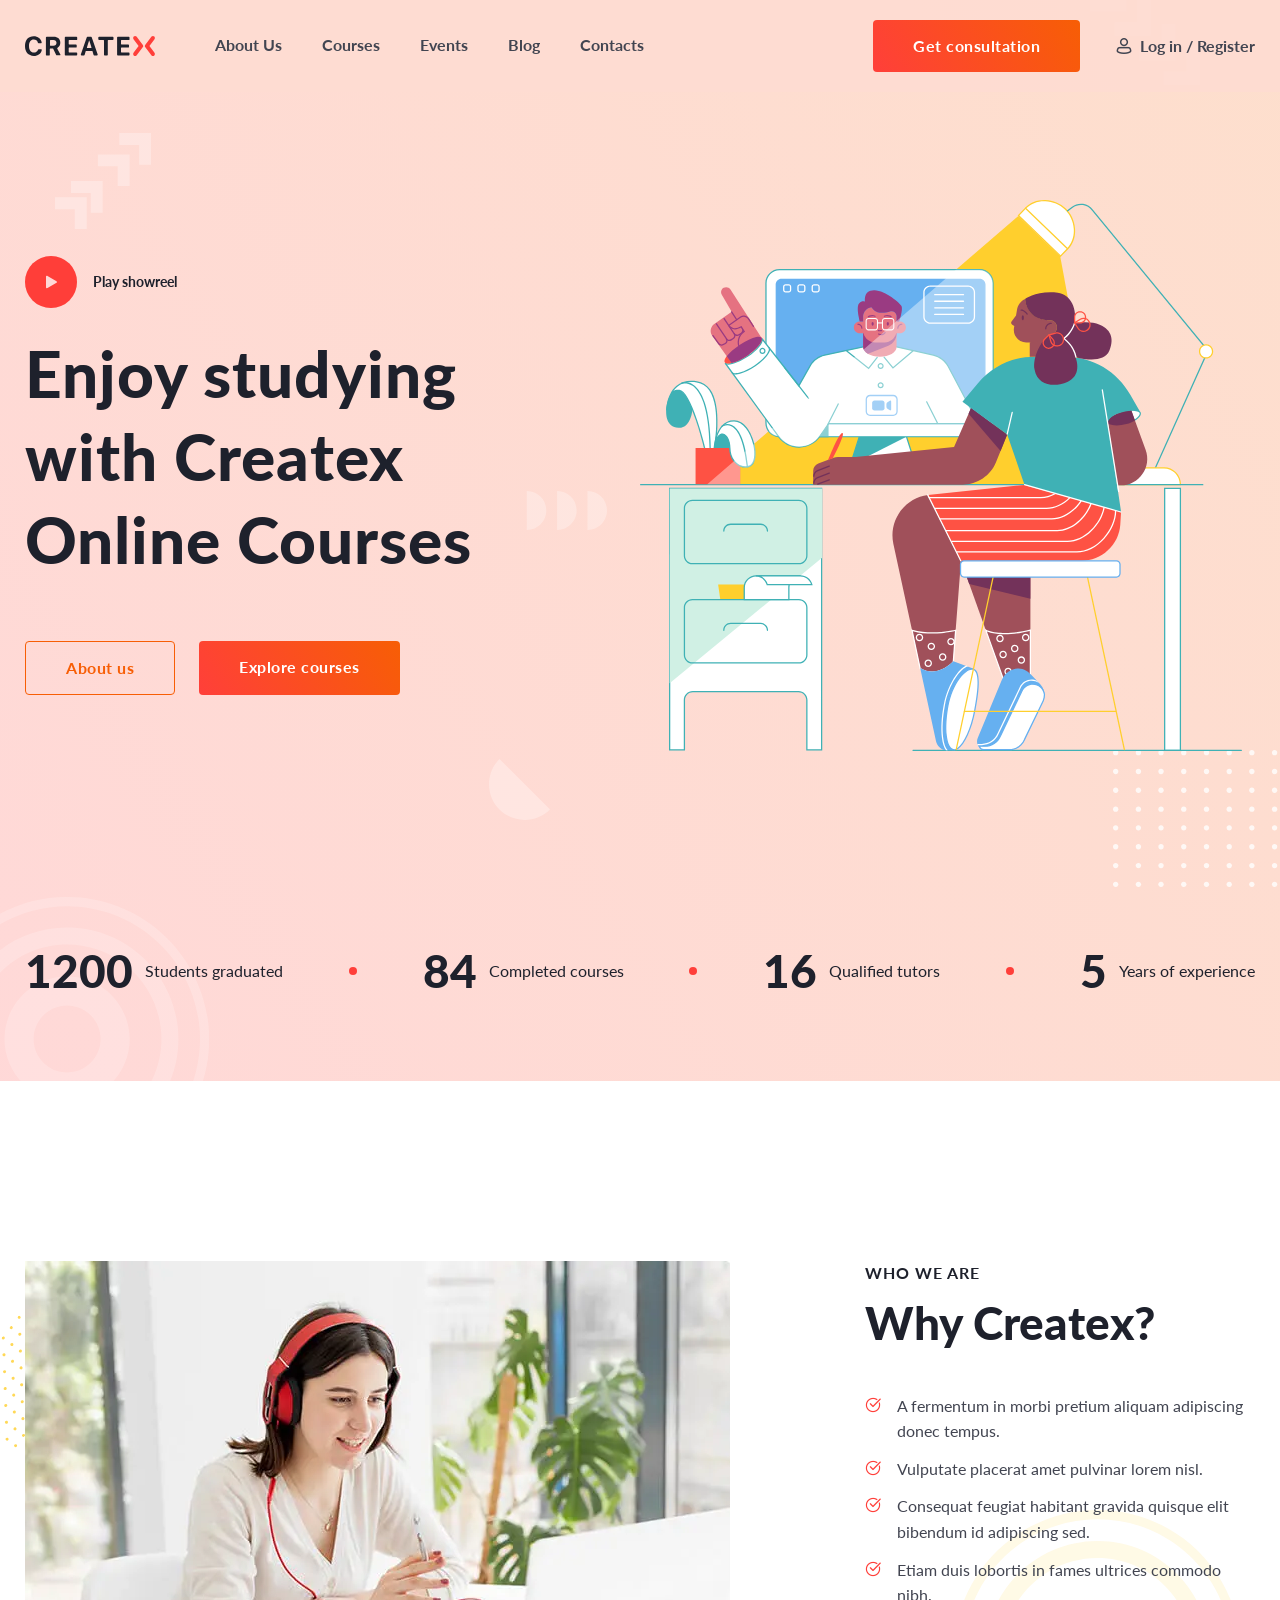
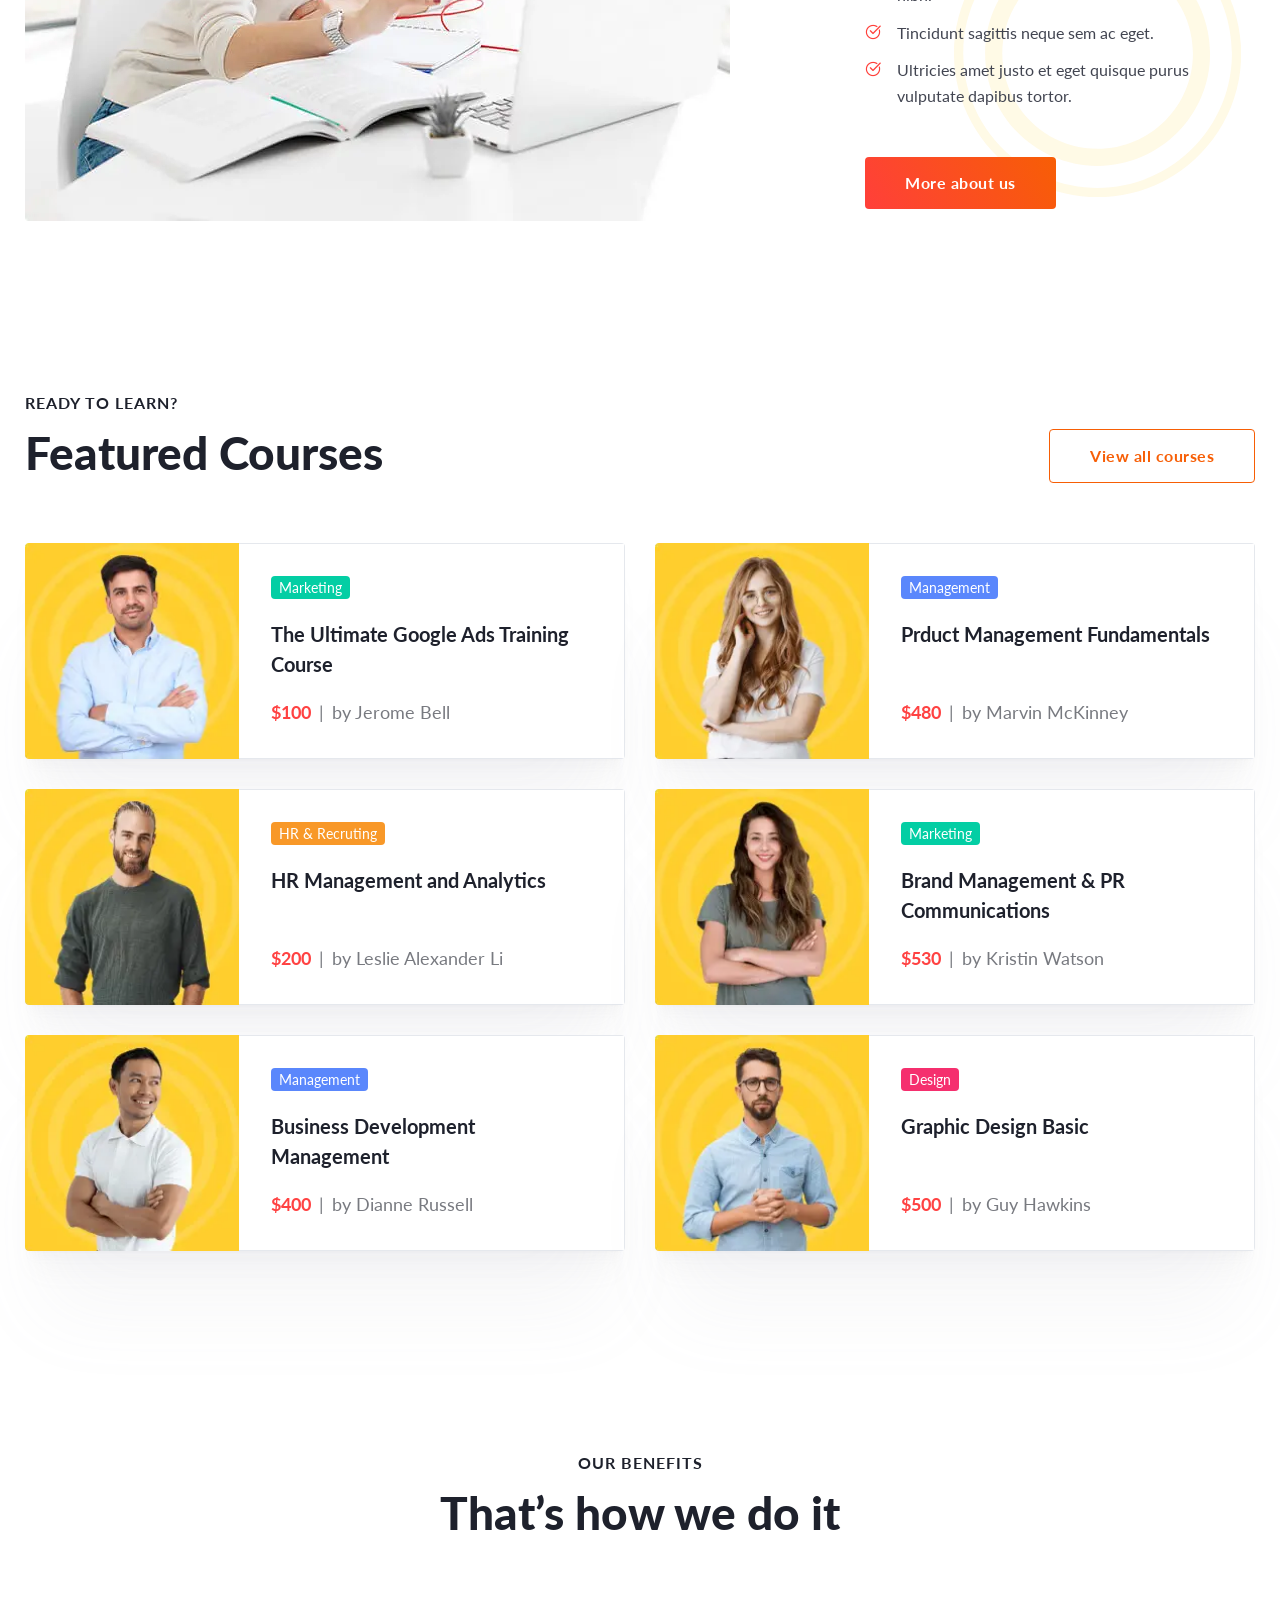
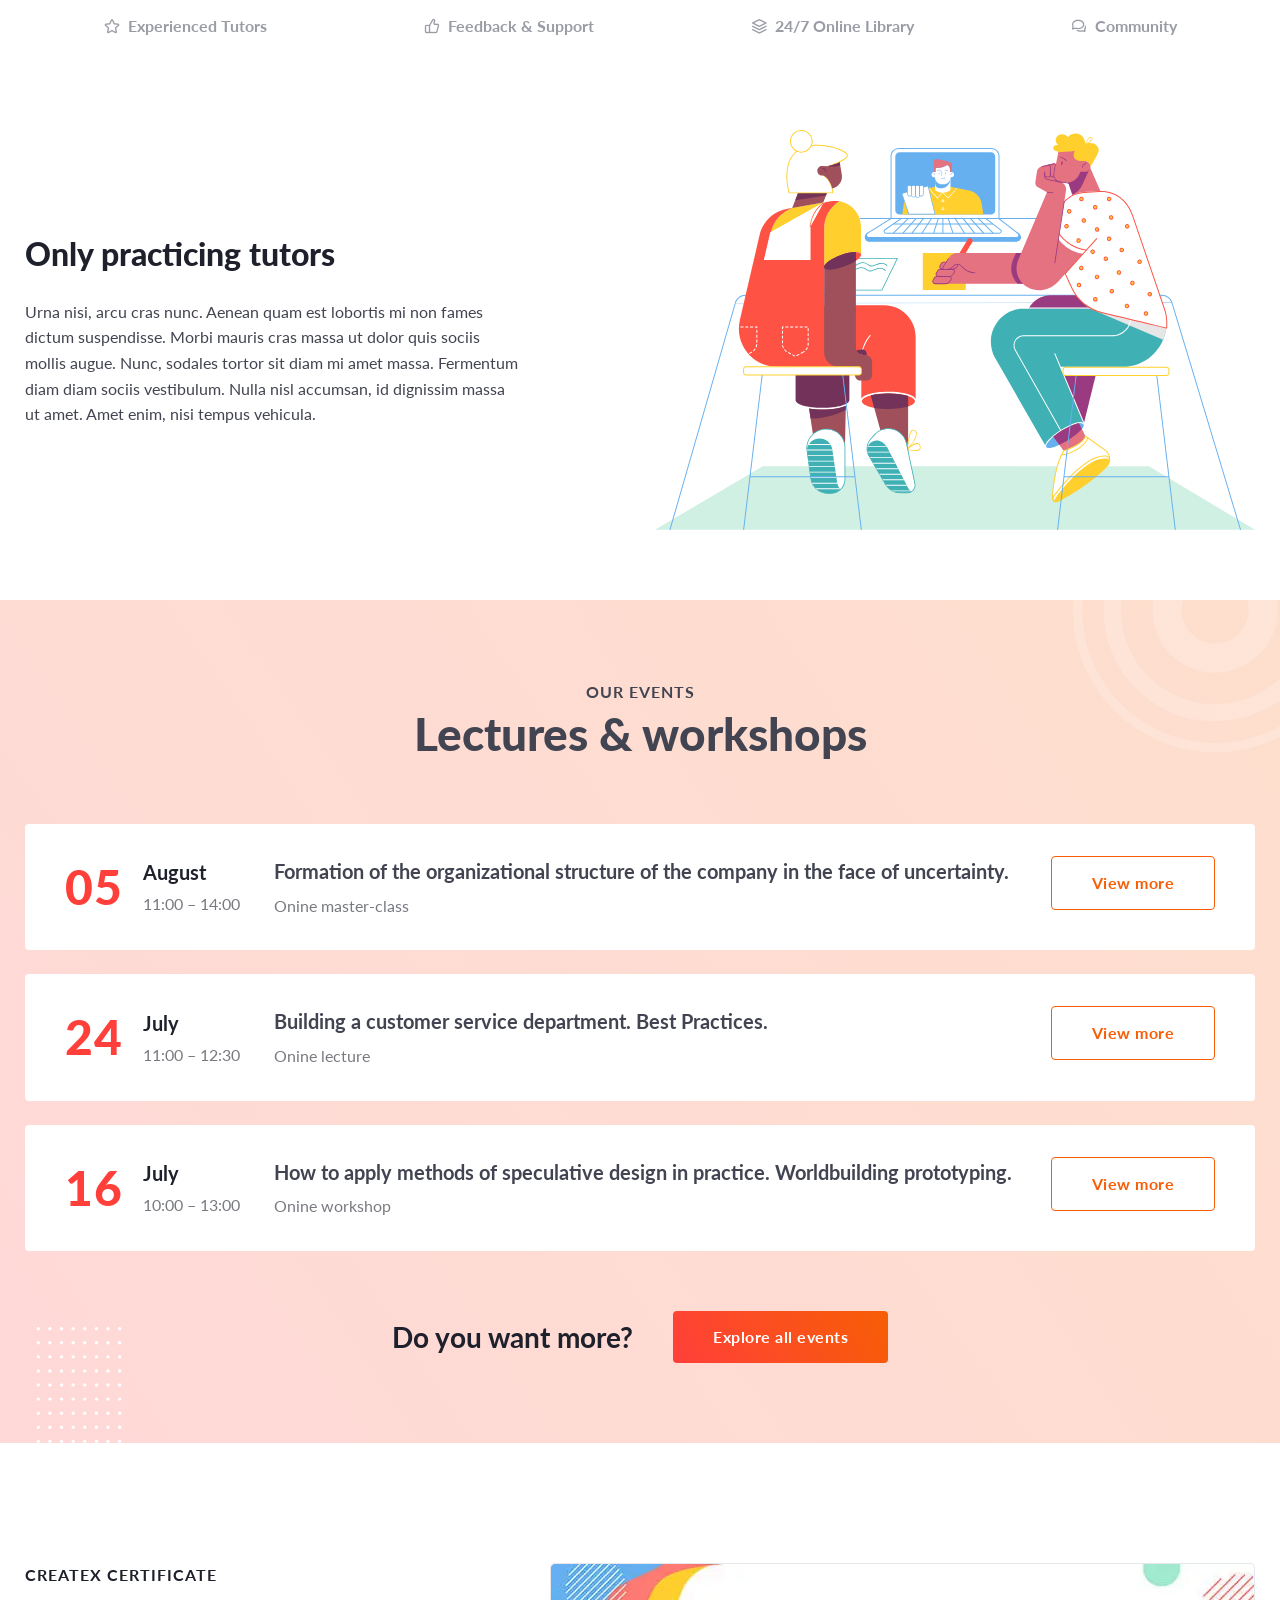
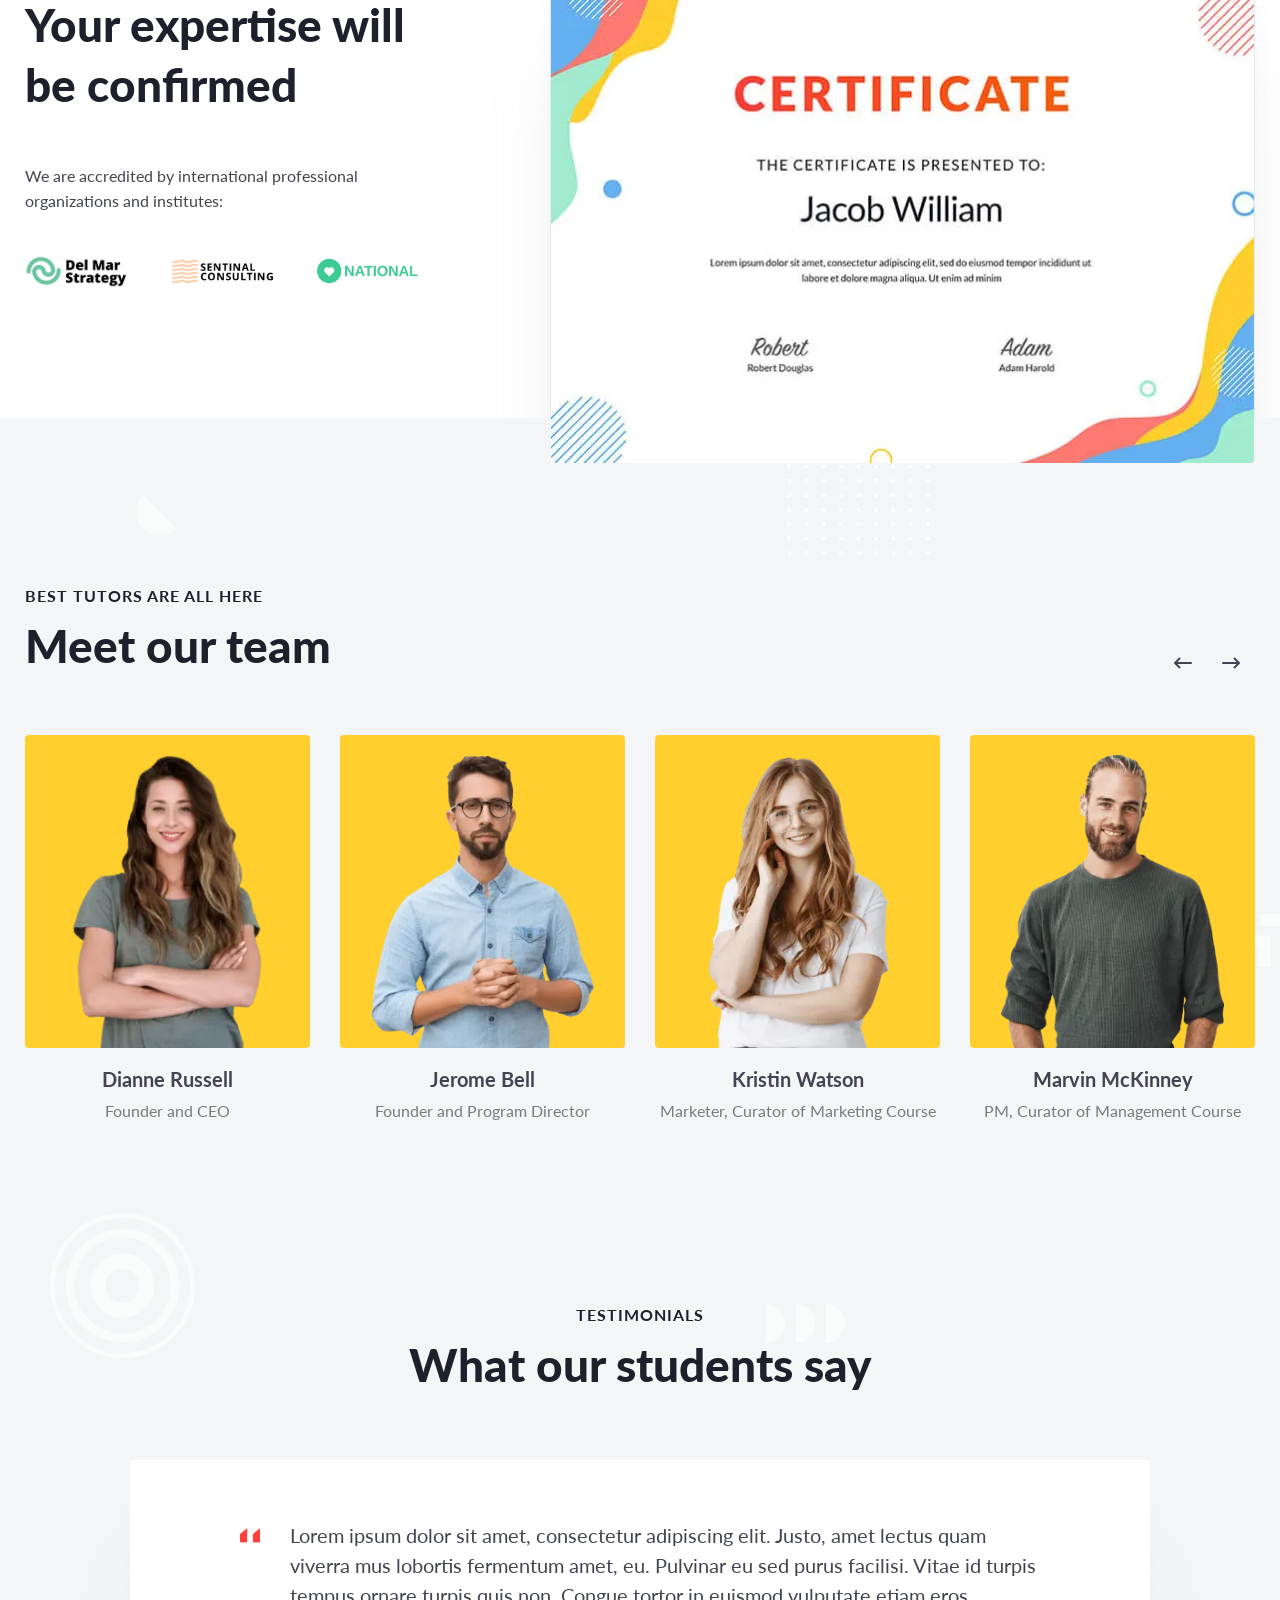
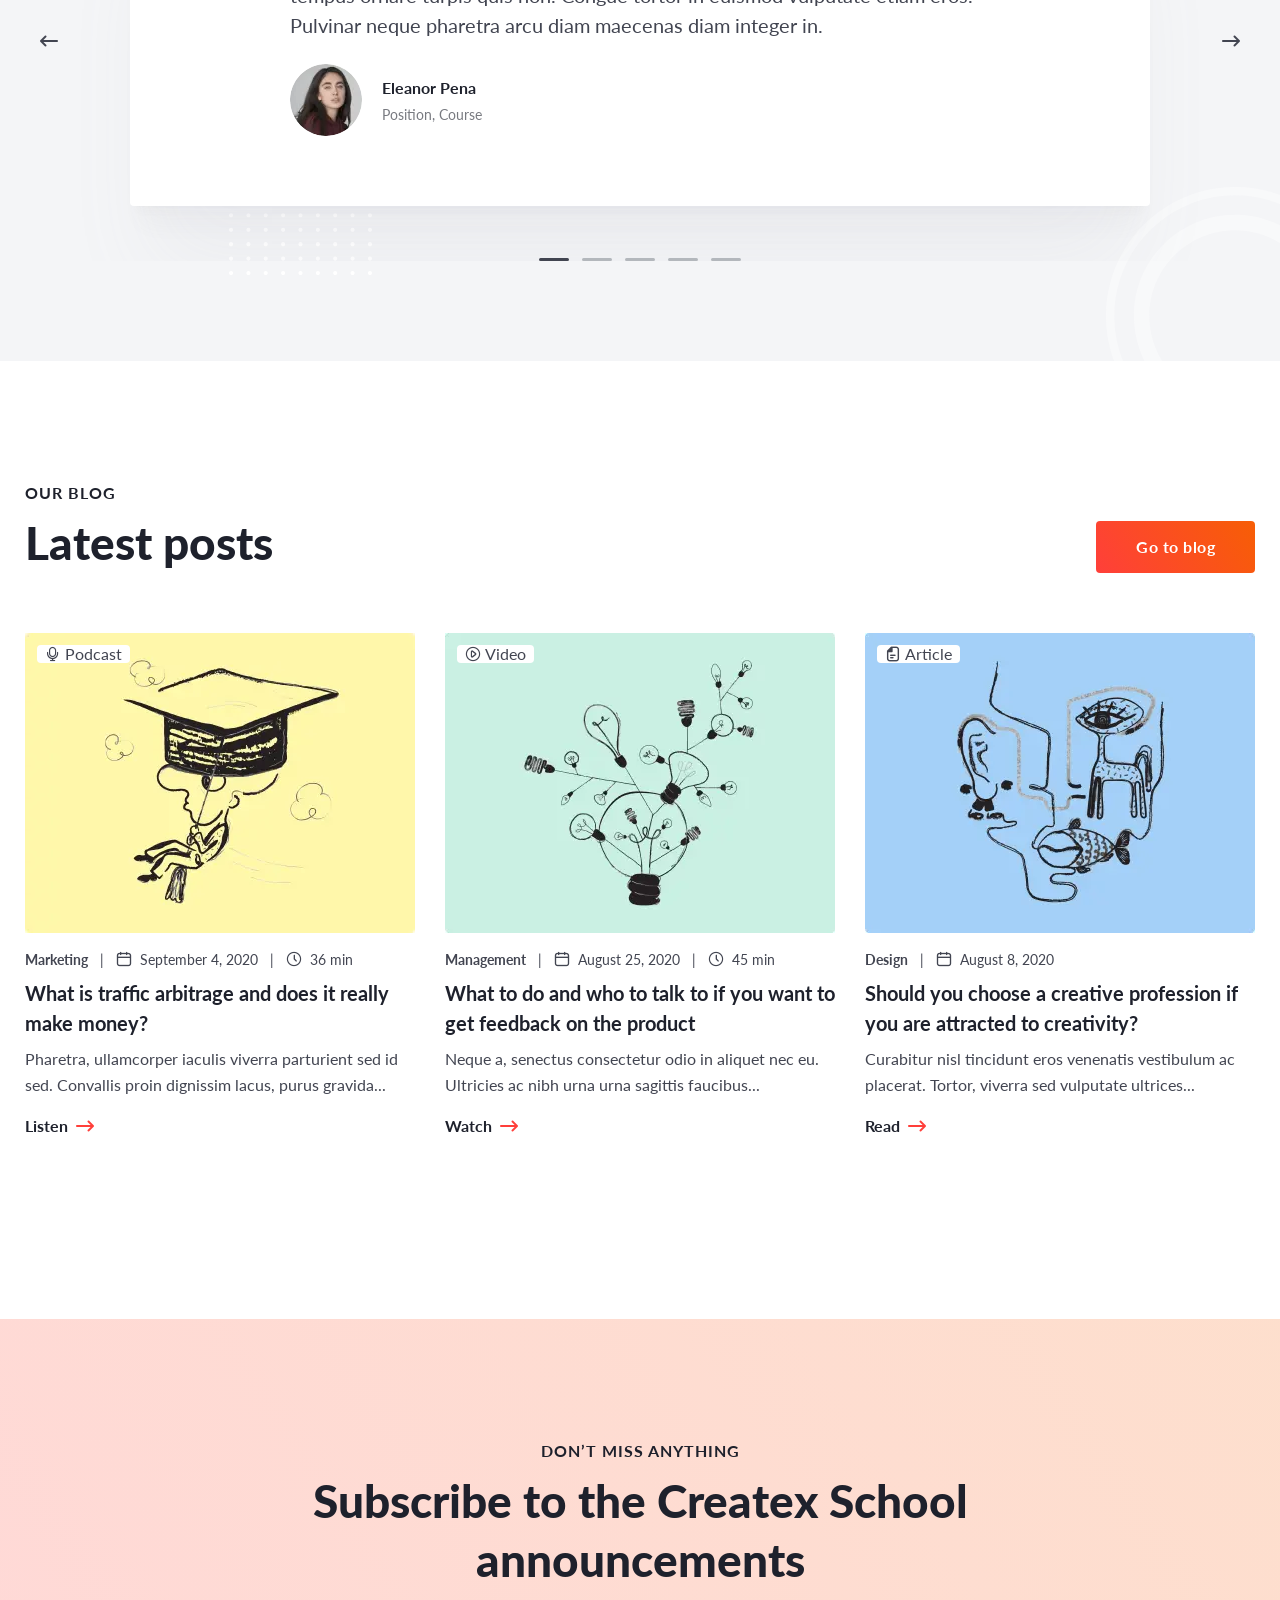
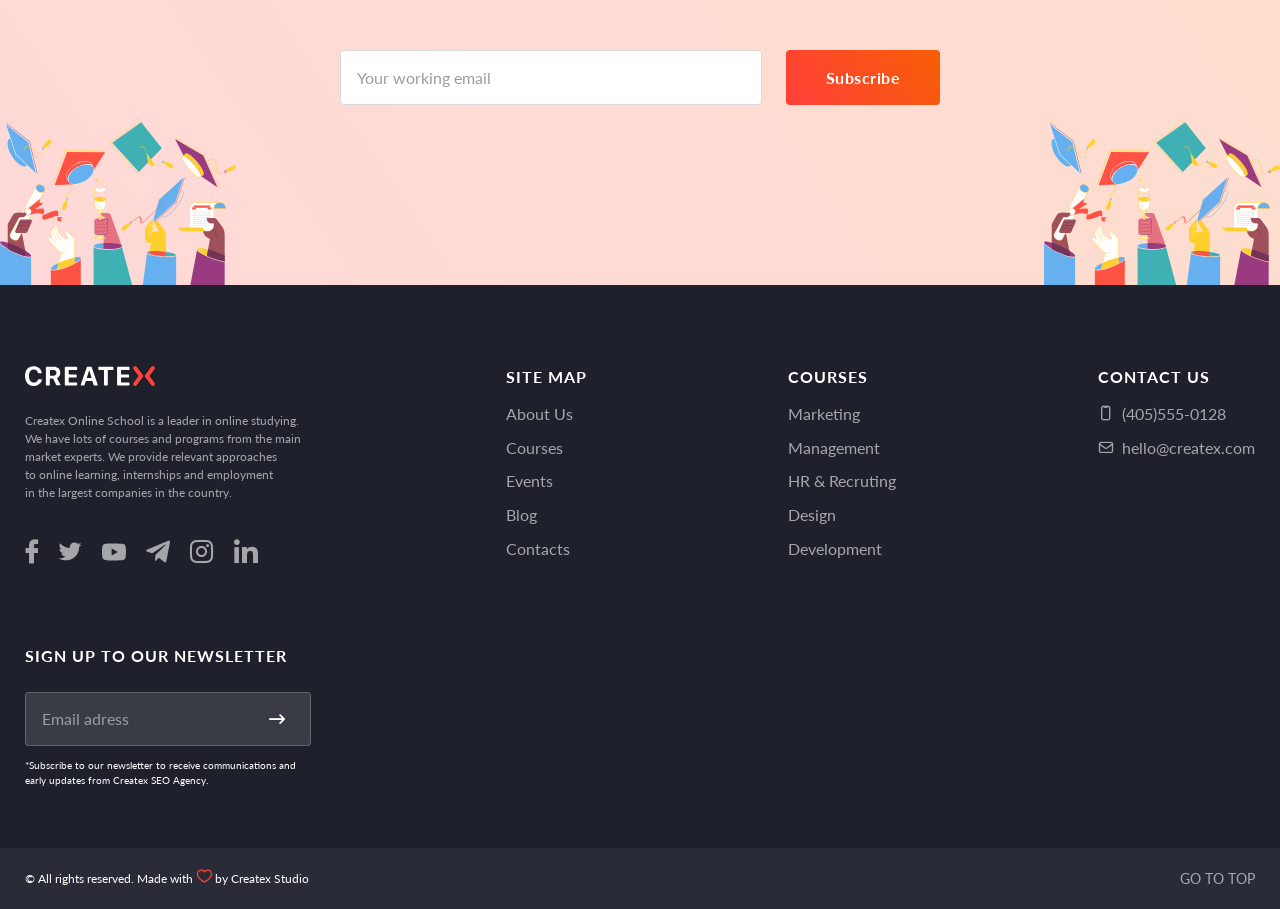
==== commit 8c9ffe1e: "Update home.html" ====
--- a/home.html
+++ b/home.html
@@ -689,7 +689,7 @@
 						<div class="footer__item contact-footer">
 							<div class="footer__title-column">CONTACT US</div>
 							<ul class="footer__list list-footer">
-								<li class="list-footer__item"><a href="tel:(405) 555-0128" class="list-footer__link _icon-phone">(405) 555-0128</a></li>
+								<li class="list-footer__item"><a href="tel:(405) 555-0128" class="list-footer__link _icon-phone">(405)555-0128</a></li>
 								<li class="list-footer__item"><a href="mailto:hello@createx.com" class="list-footer__link _icon-mail">hello@createx.com</a></li>
 							</ul>
 						</div>
@@ -729,4 +729,4 @@
 	<script src="js/app.min.js?_v=20221120131946"></script>
 </body>
 
-</html>+</html>
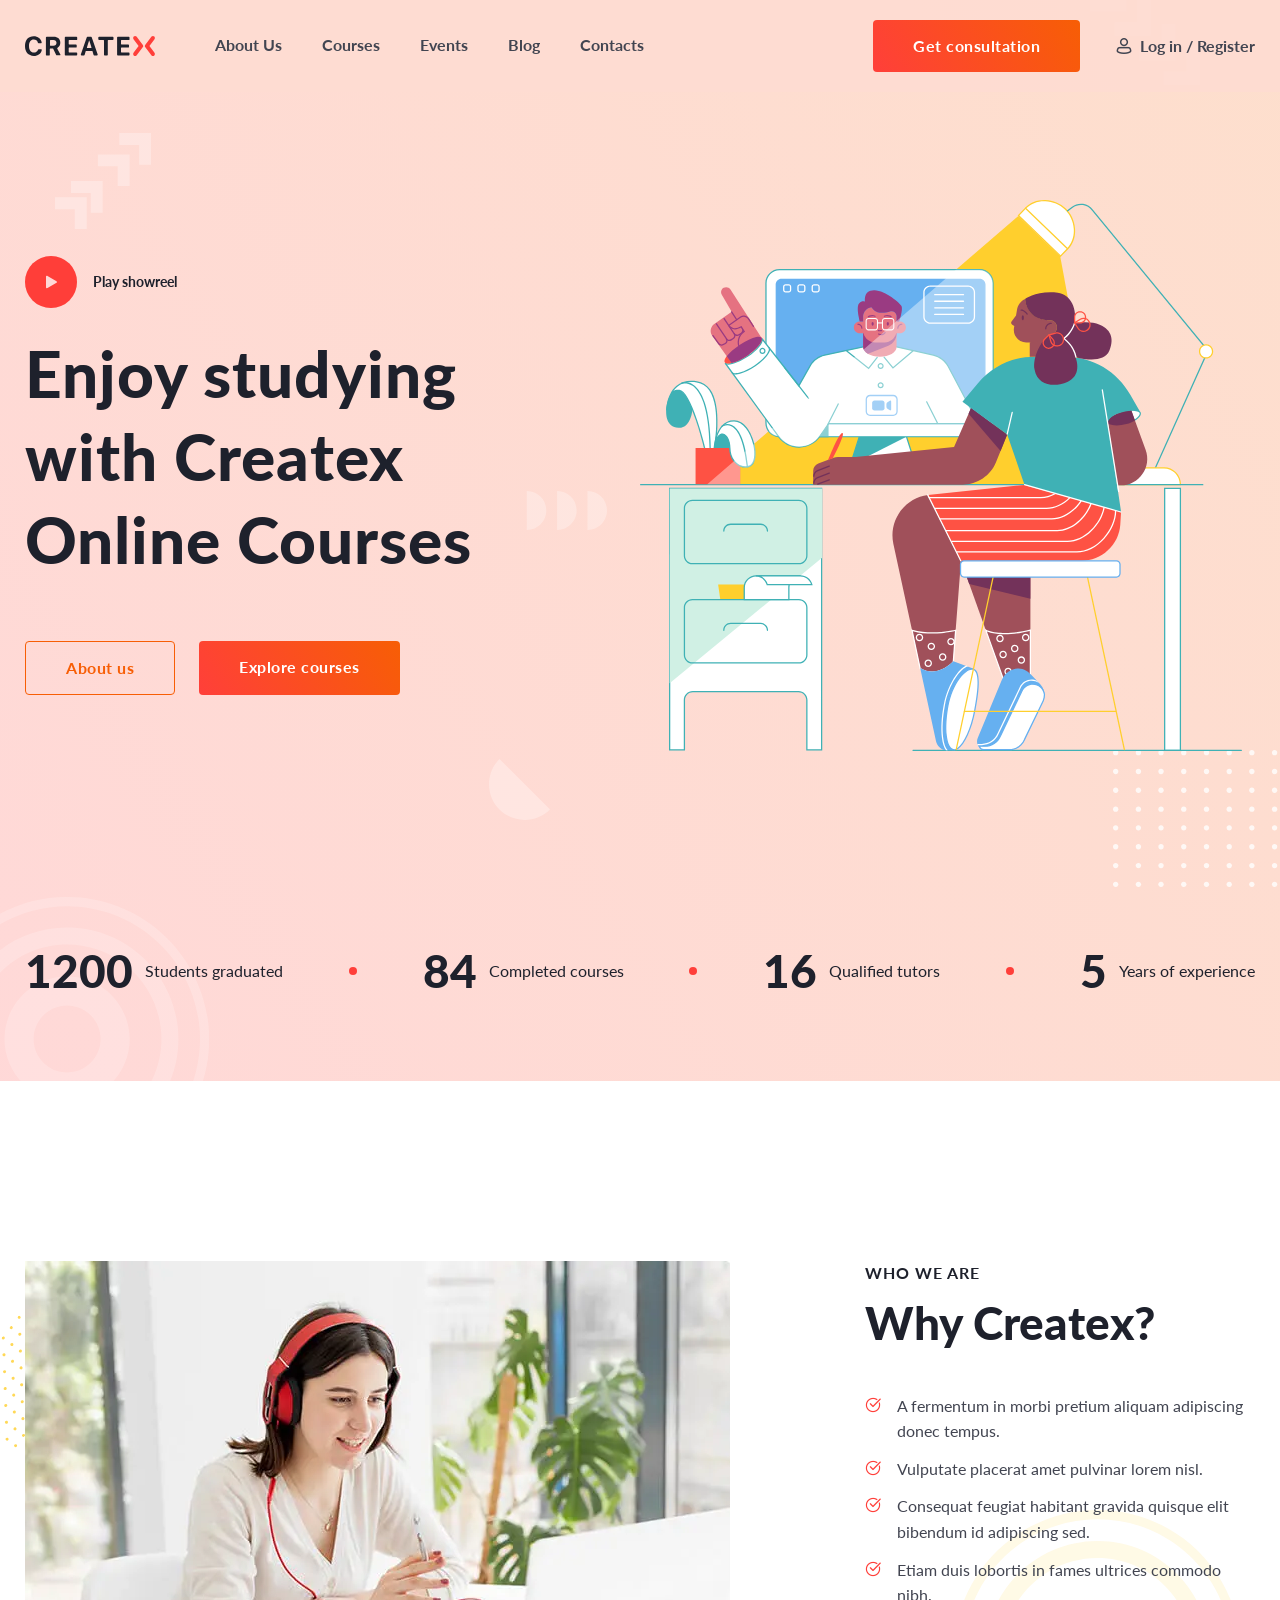
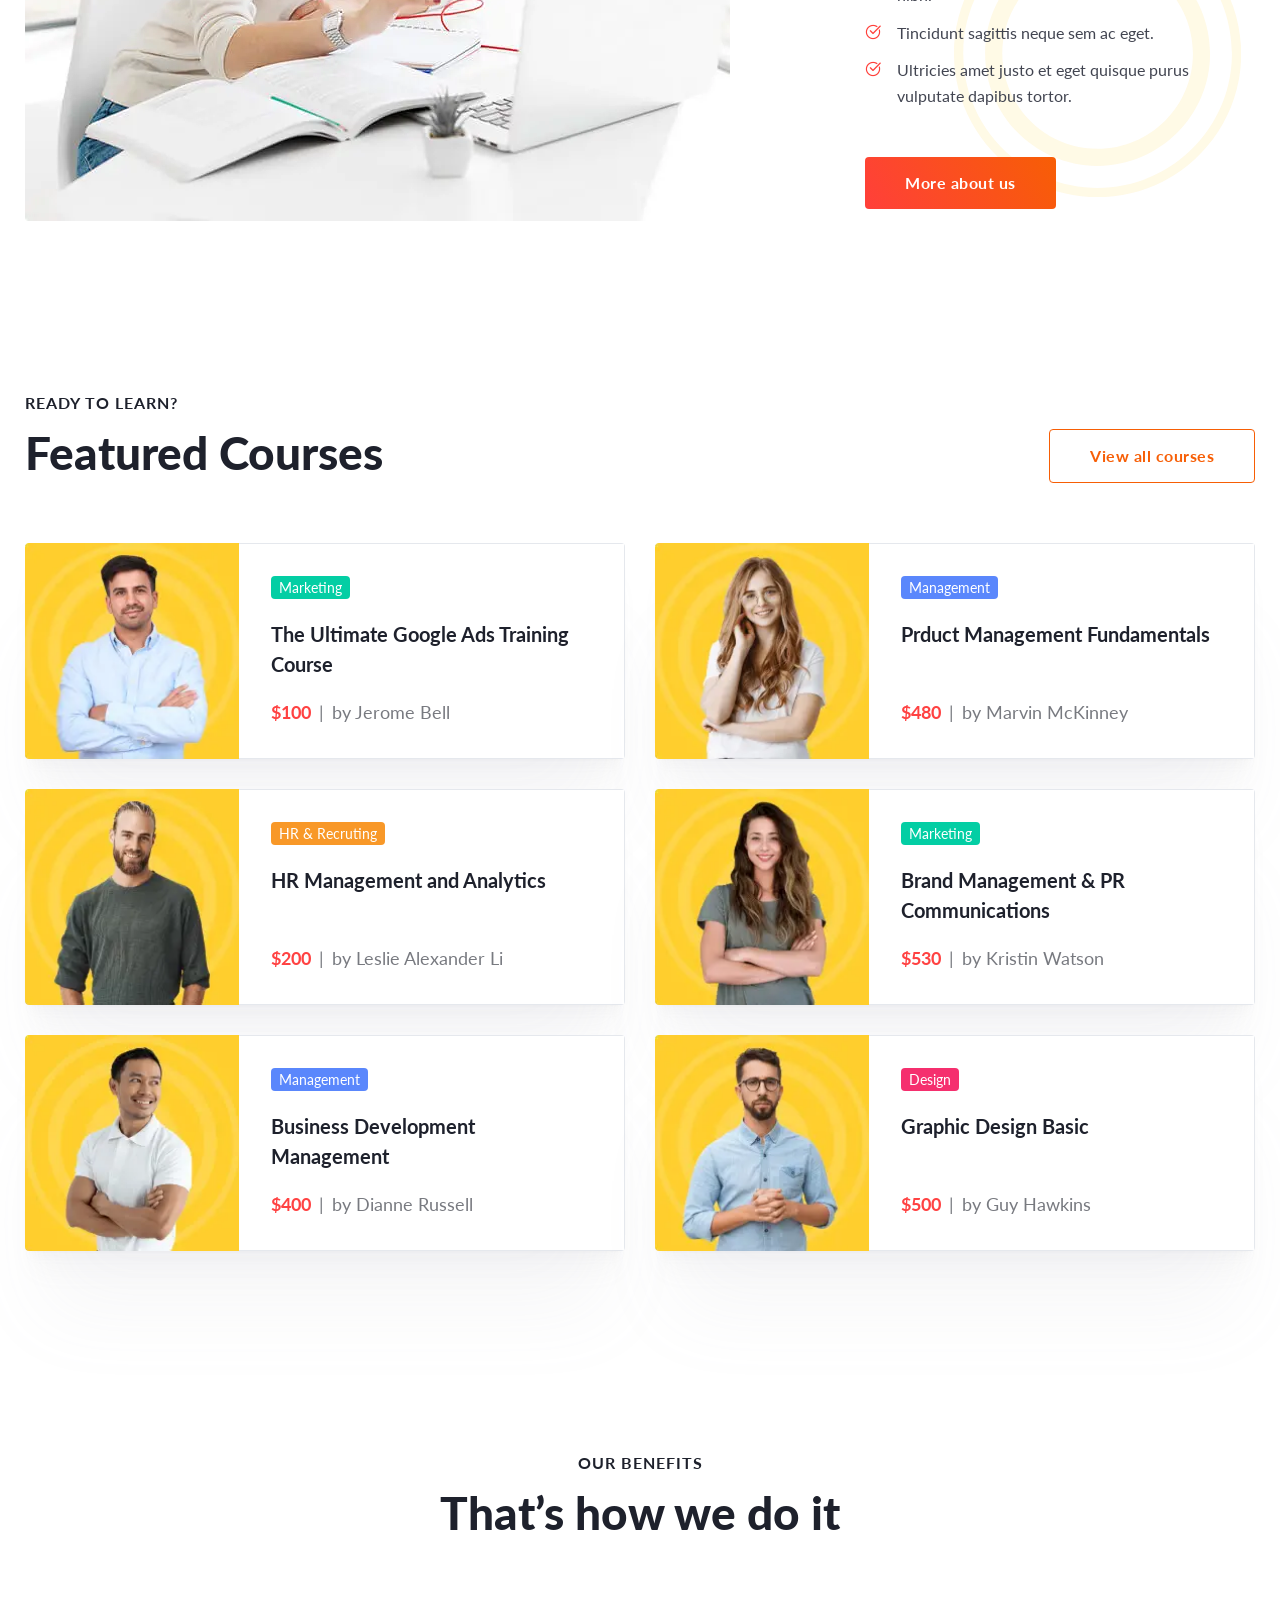
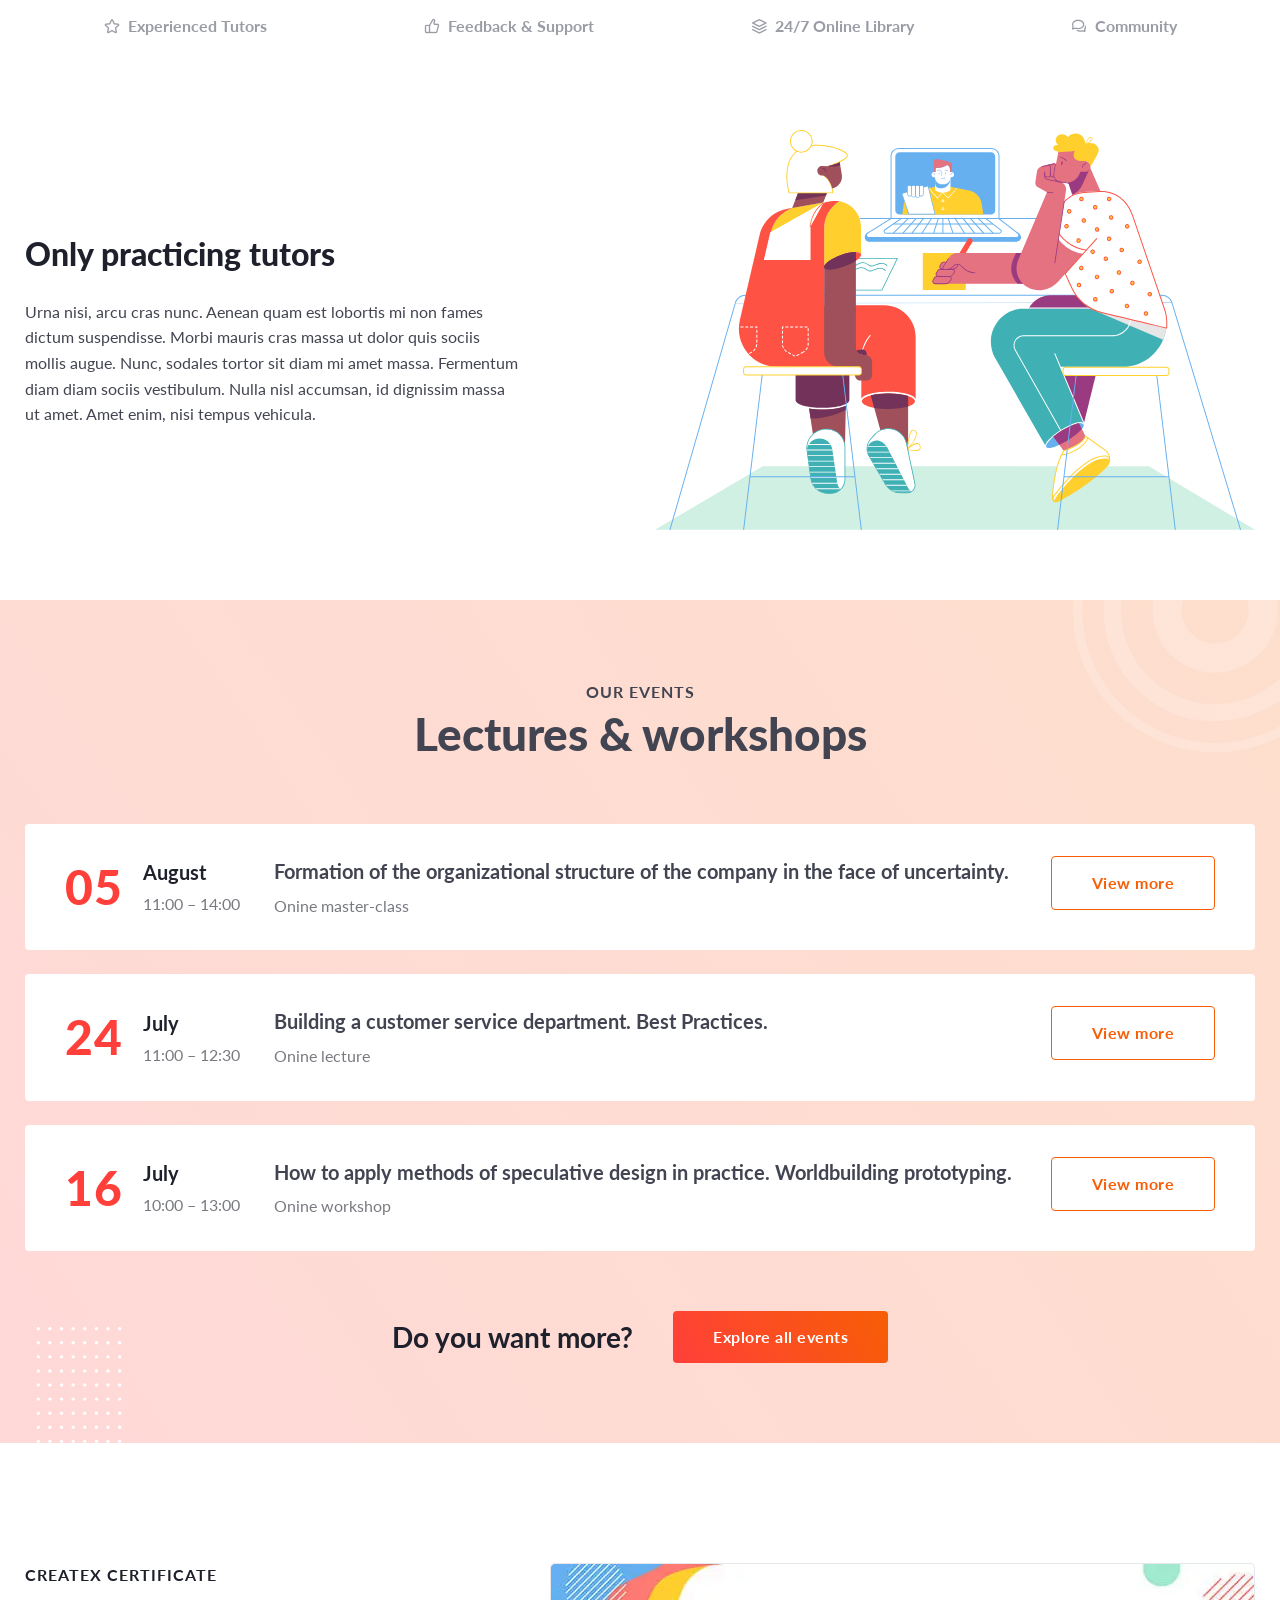
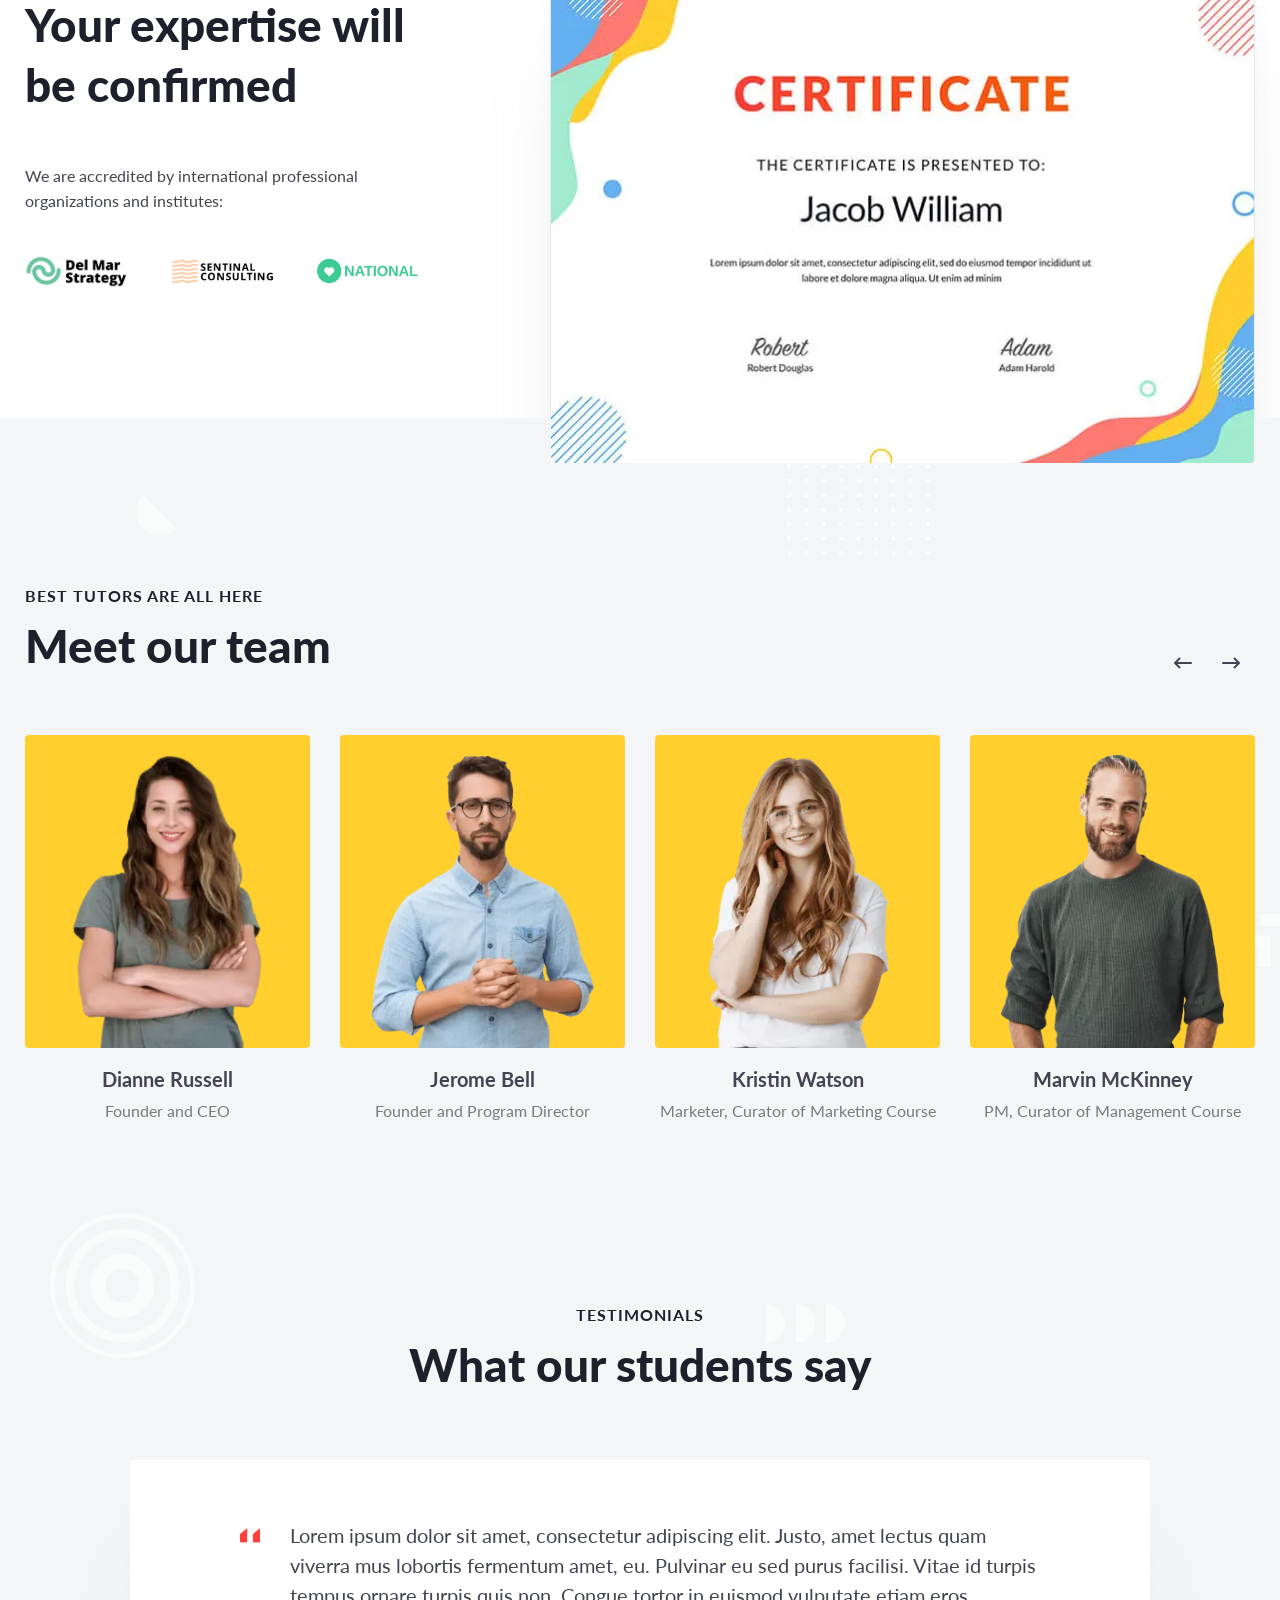
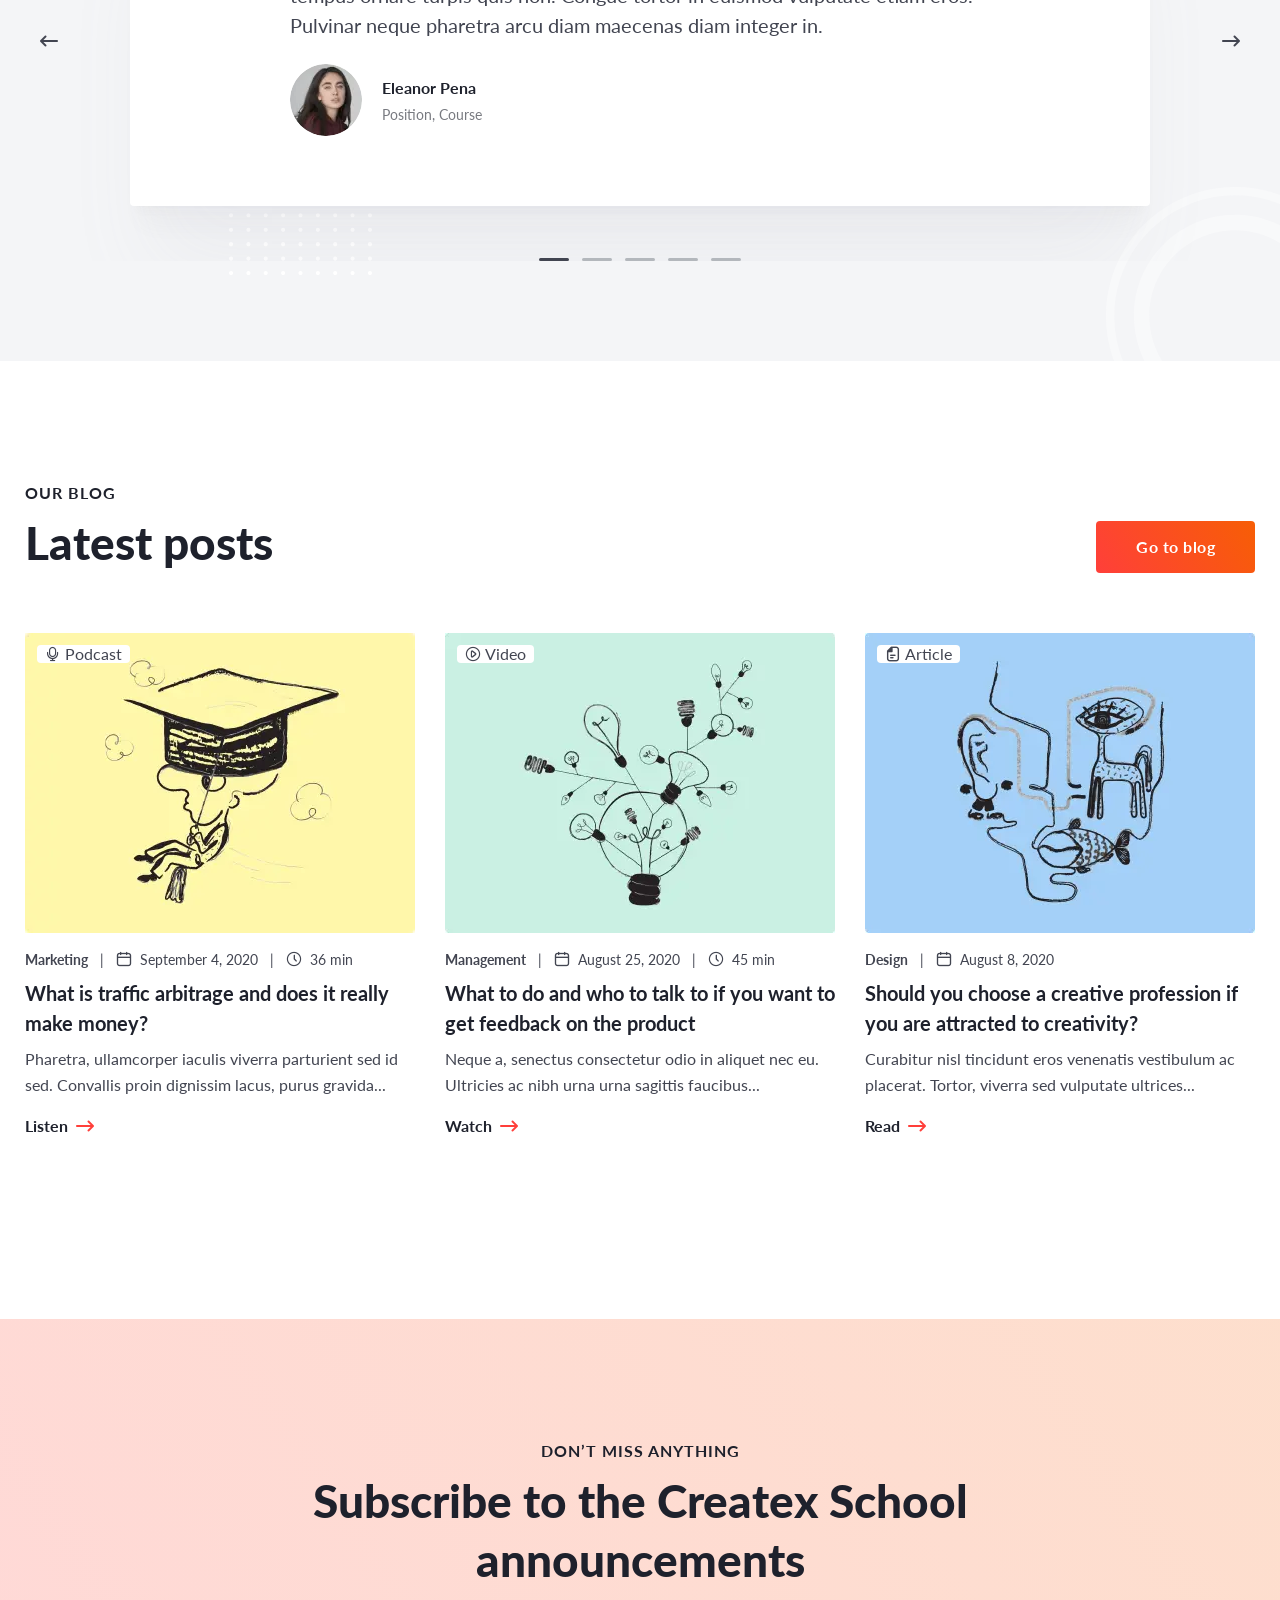
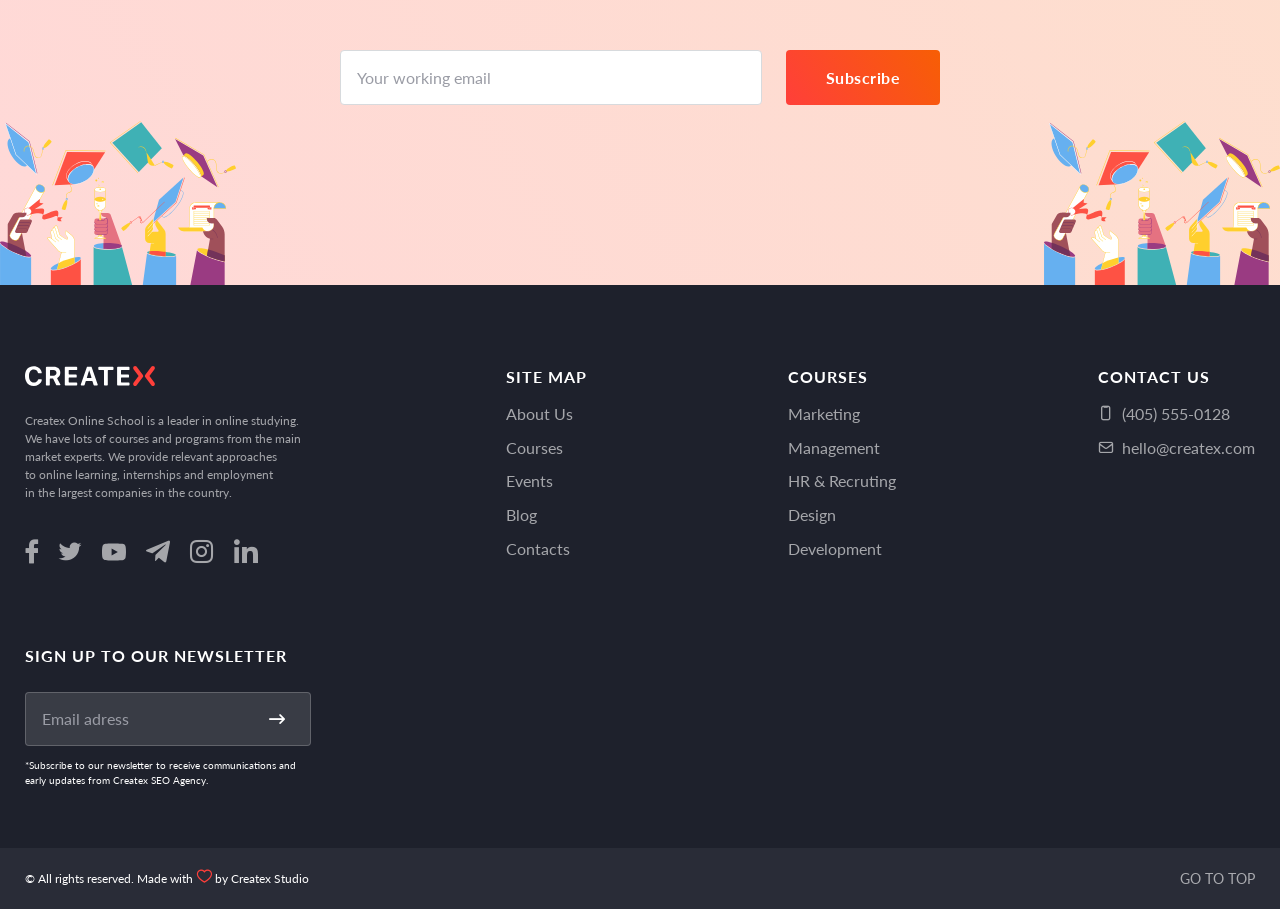
==== commit 251af7a2: "Update home.html" ====
--- a/home.html
+++ b/home.html
@@ -689,7 +689,7 @@
 						<div class="footer__item contact-footer">
 							<div class="footer__title-column">CONTACT US</div>
 							<ul class="footer__list list-footer">
-								<li class="list-footer__item"><a href="tel:(405) 555-0128" class="list-footer__link _icon-phone">(405)555-0128</a></li>
+								<li class="list-footer__item"><a href="tel:(405)555-0128" class="list-footer__link _icon-phone">(405) 555-0128</a></li>
 								<li class="list-footer__item"><a href="mailto:hello@createx.com" class="list-footer__link _icon-mail">hello@createx.com</a></li>
 							</ul>
 						</div>
